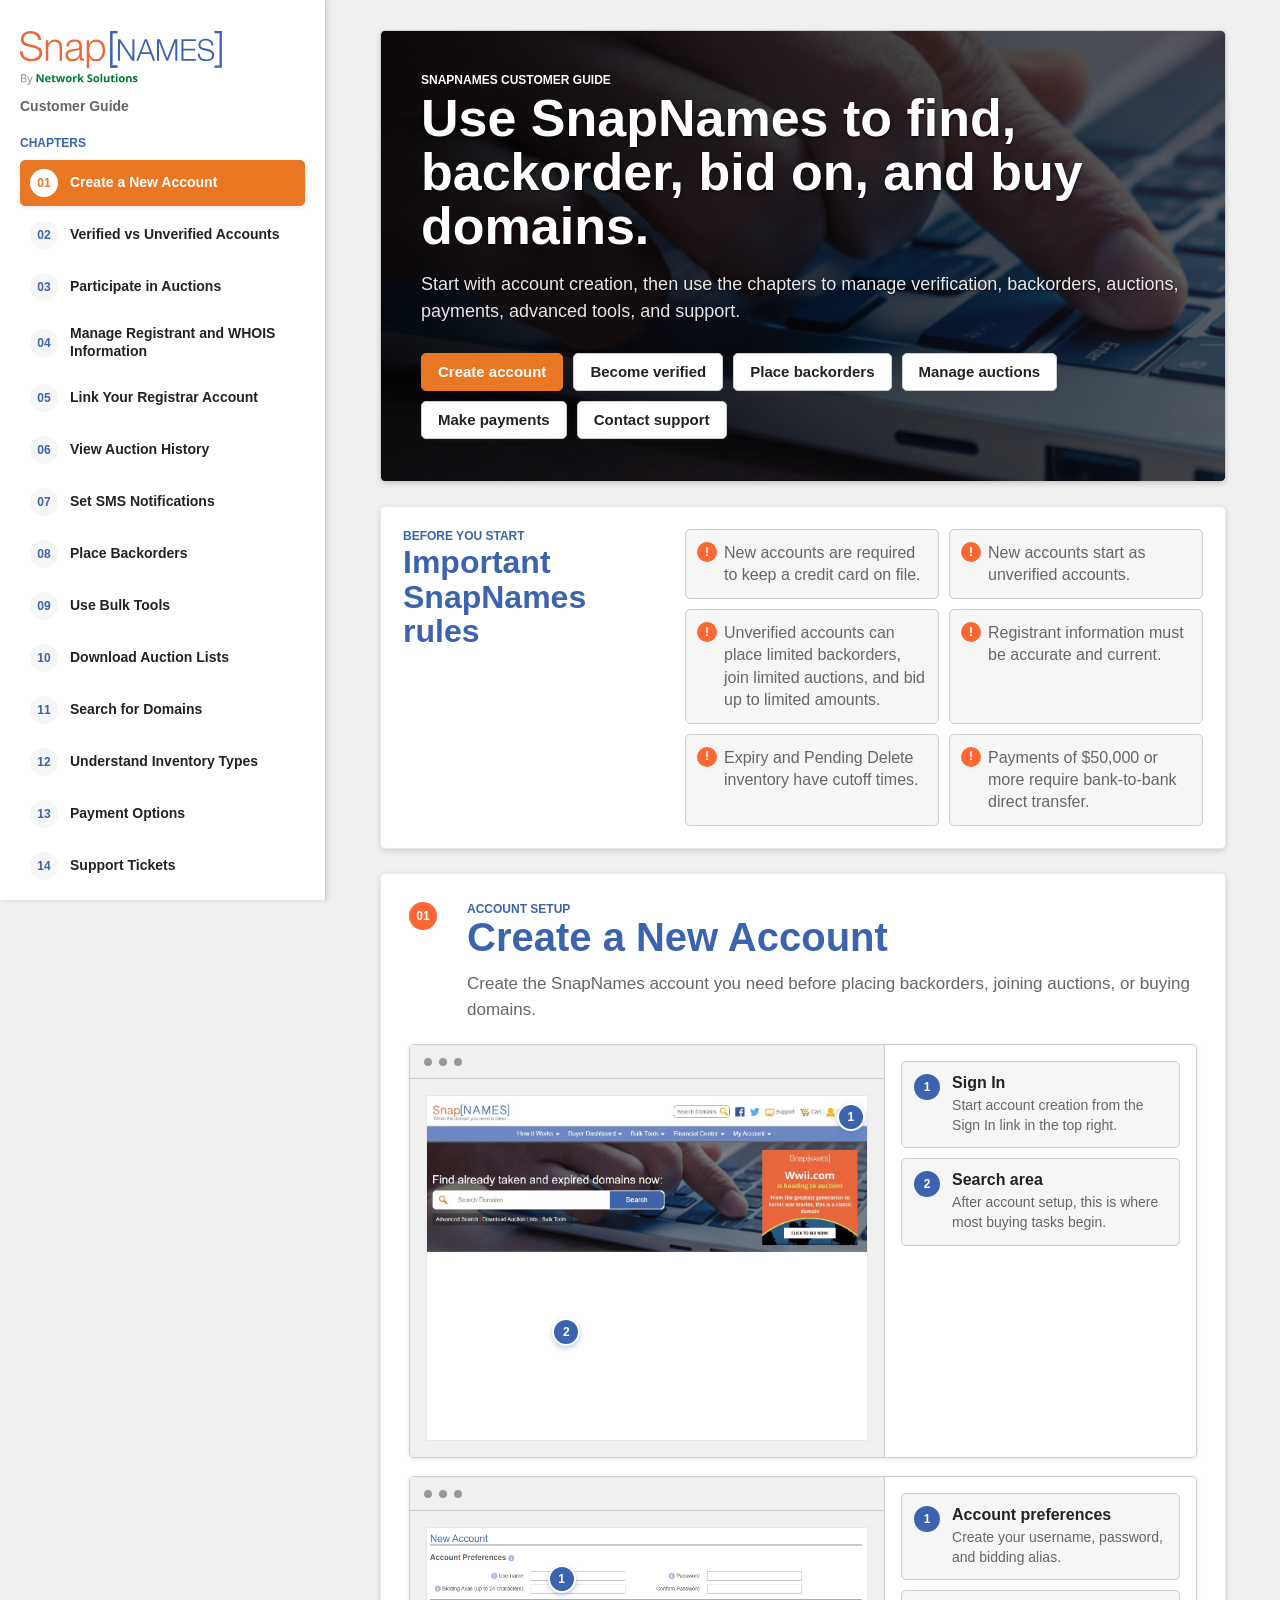
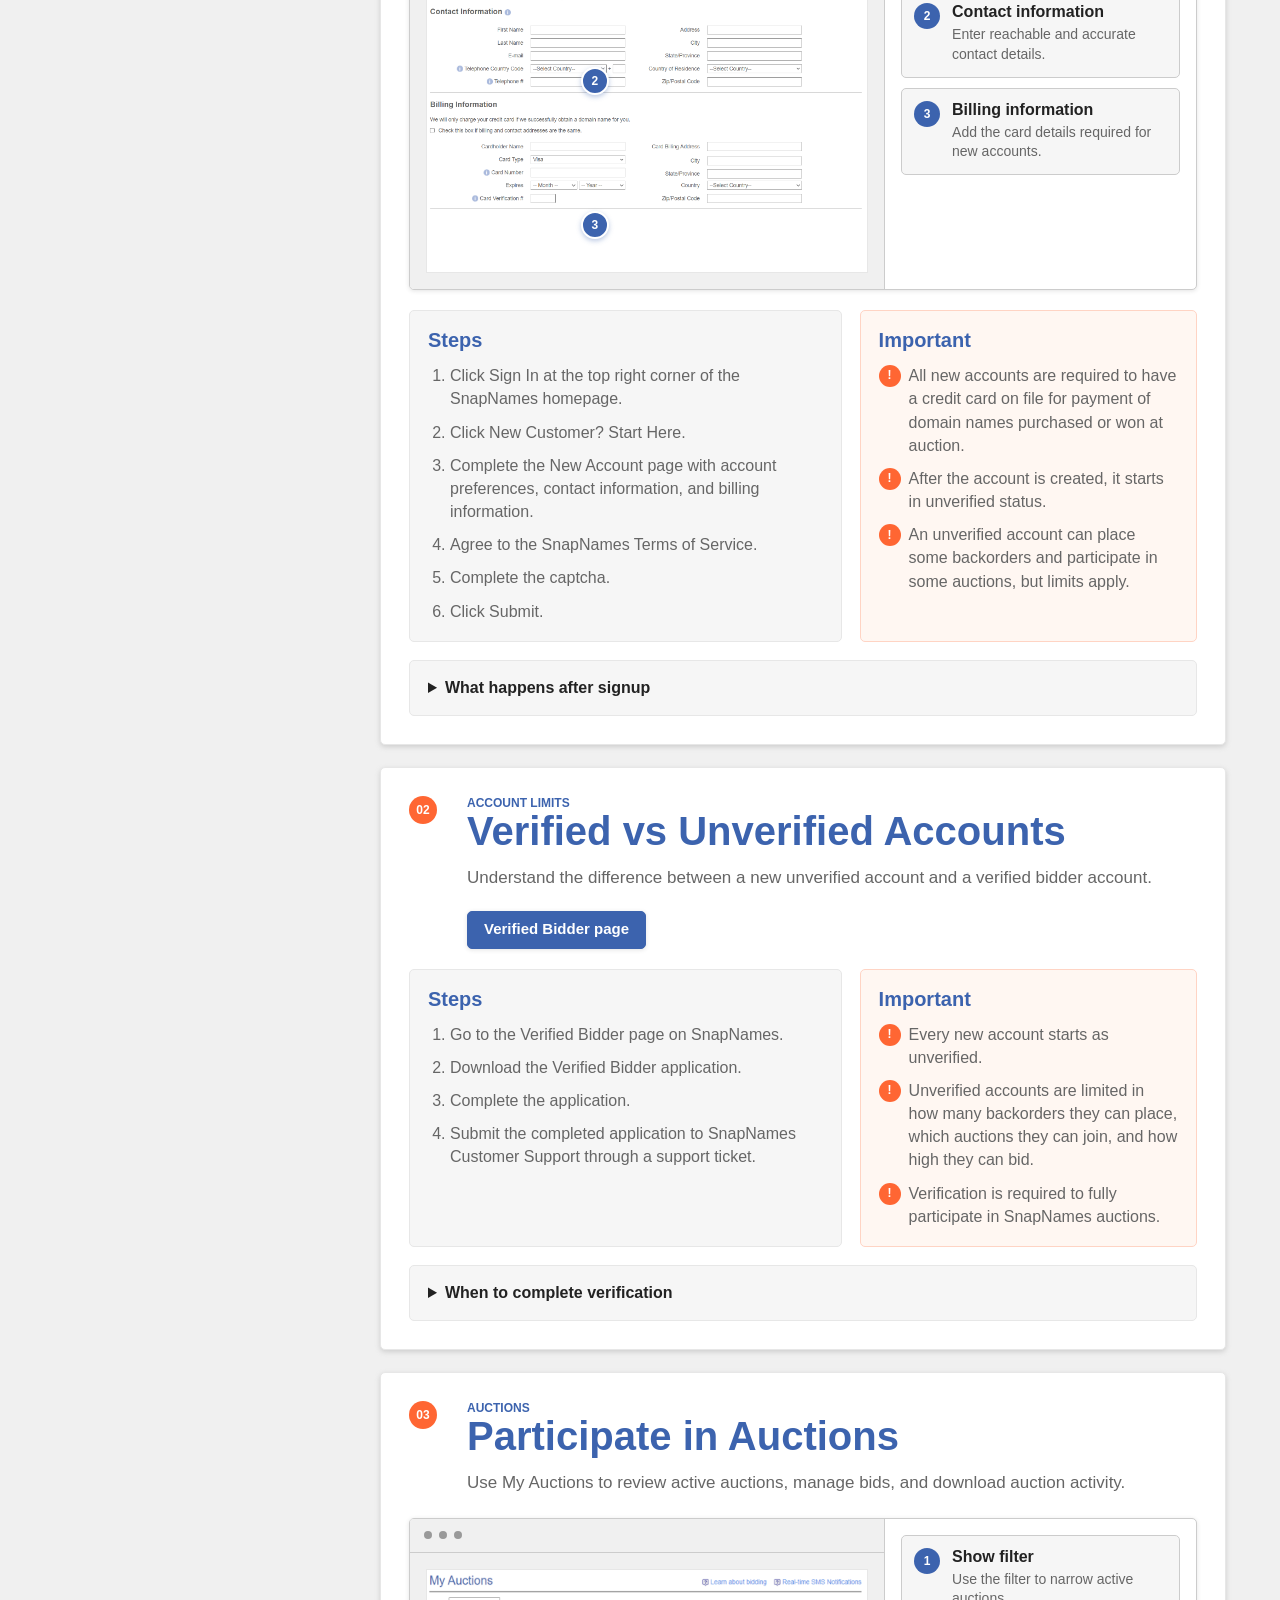
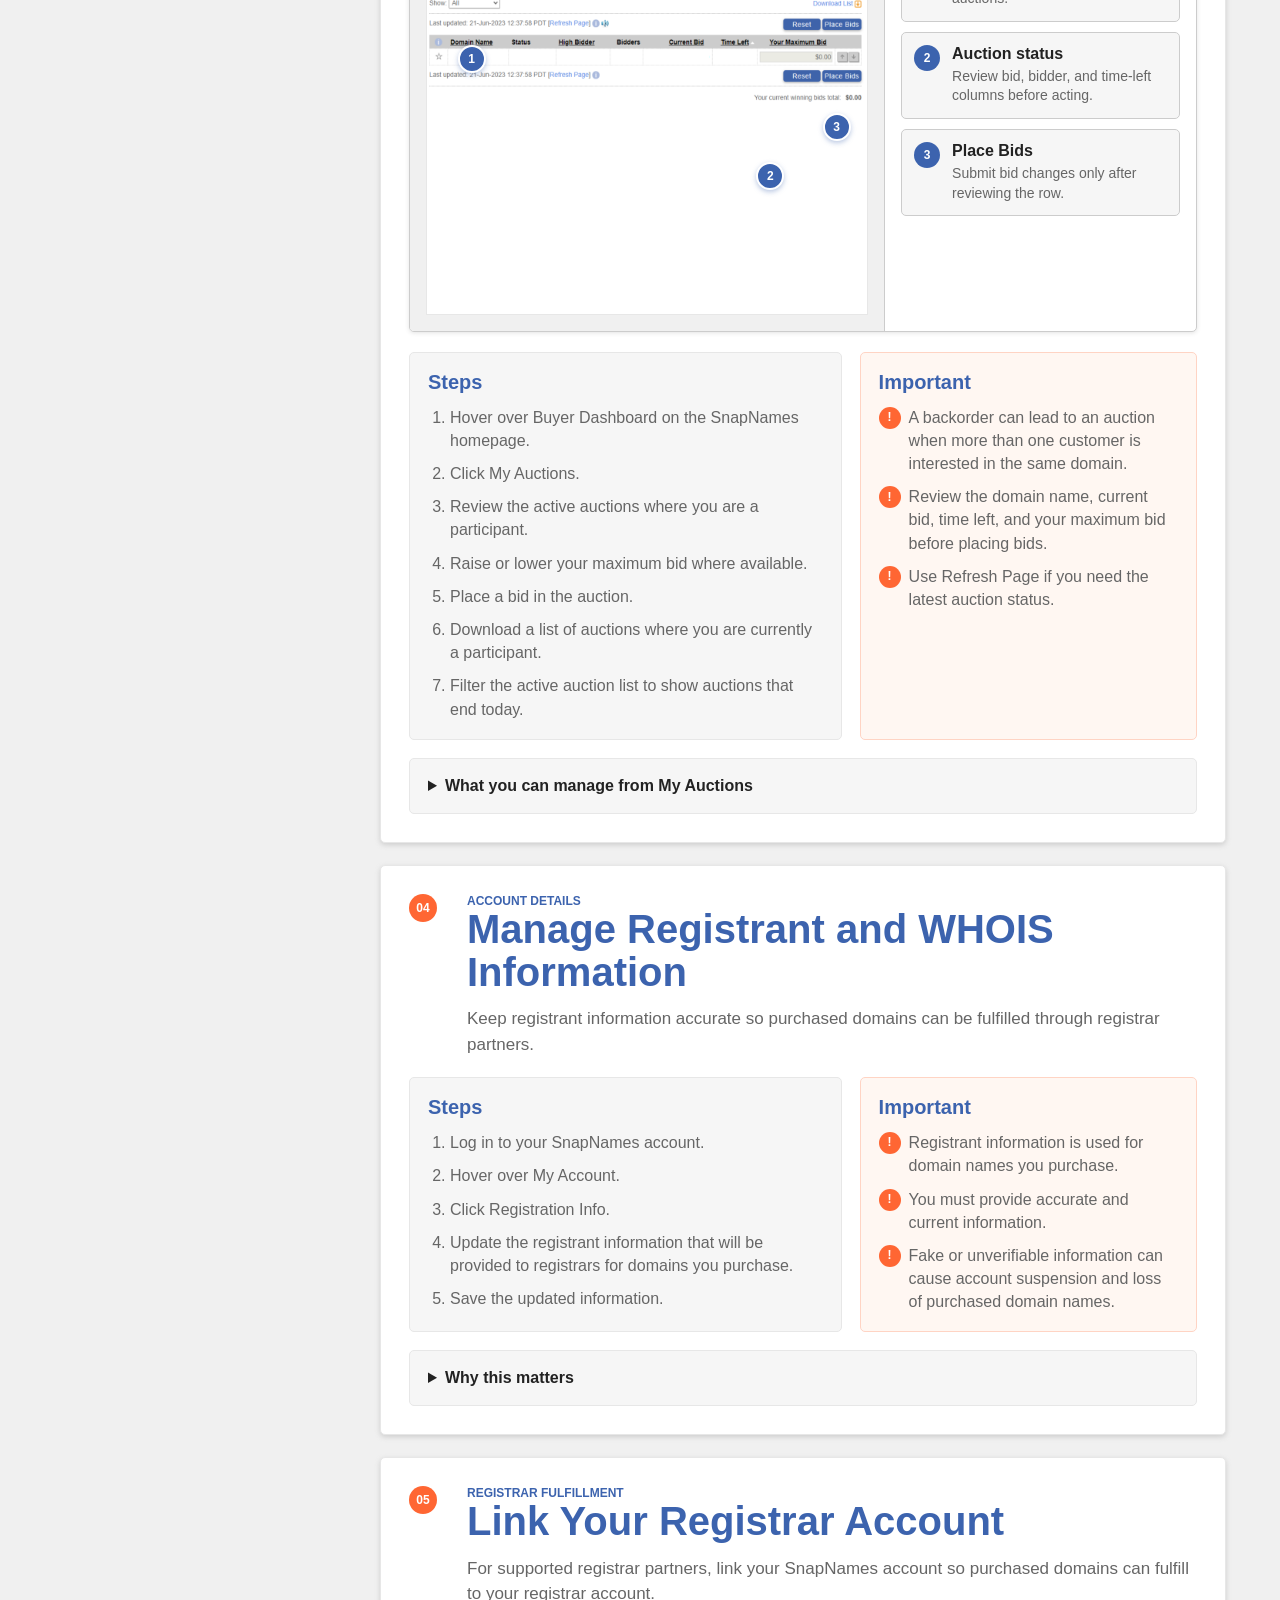
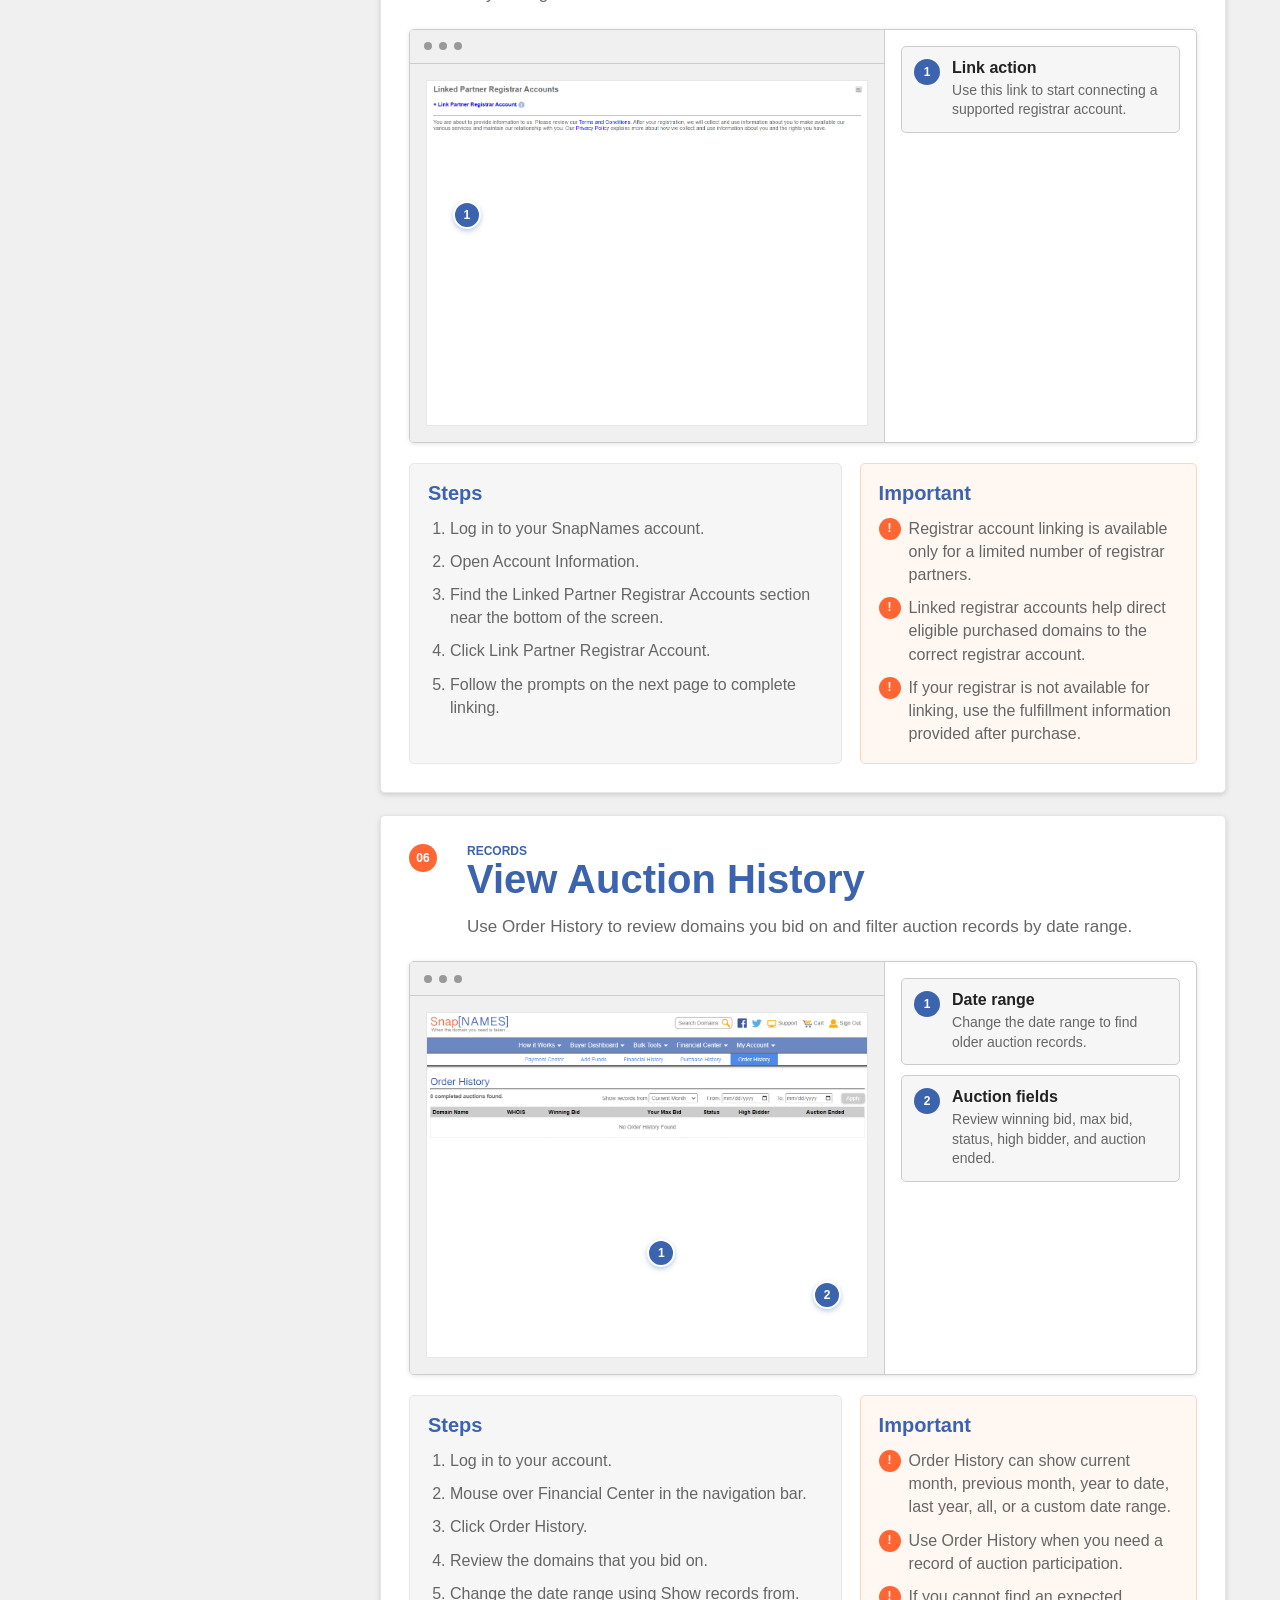
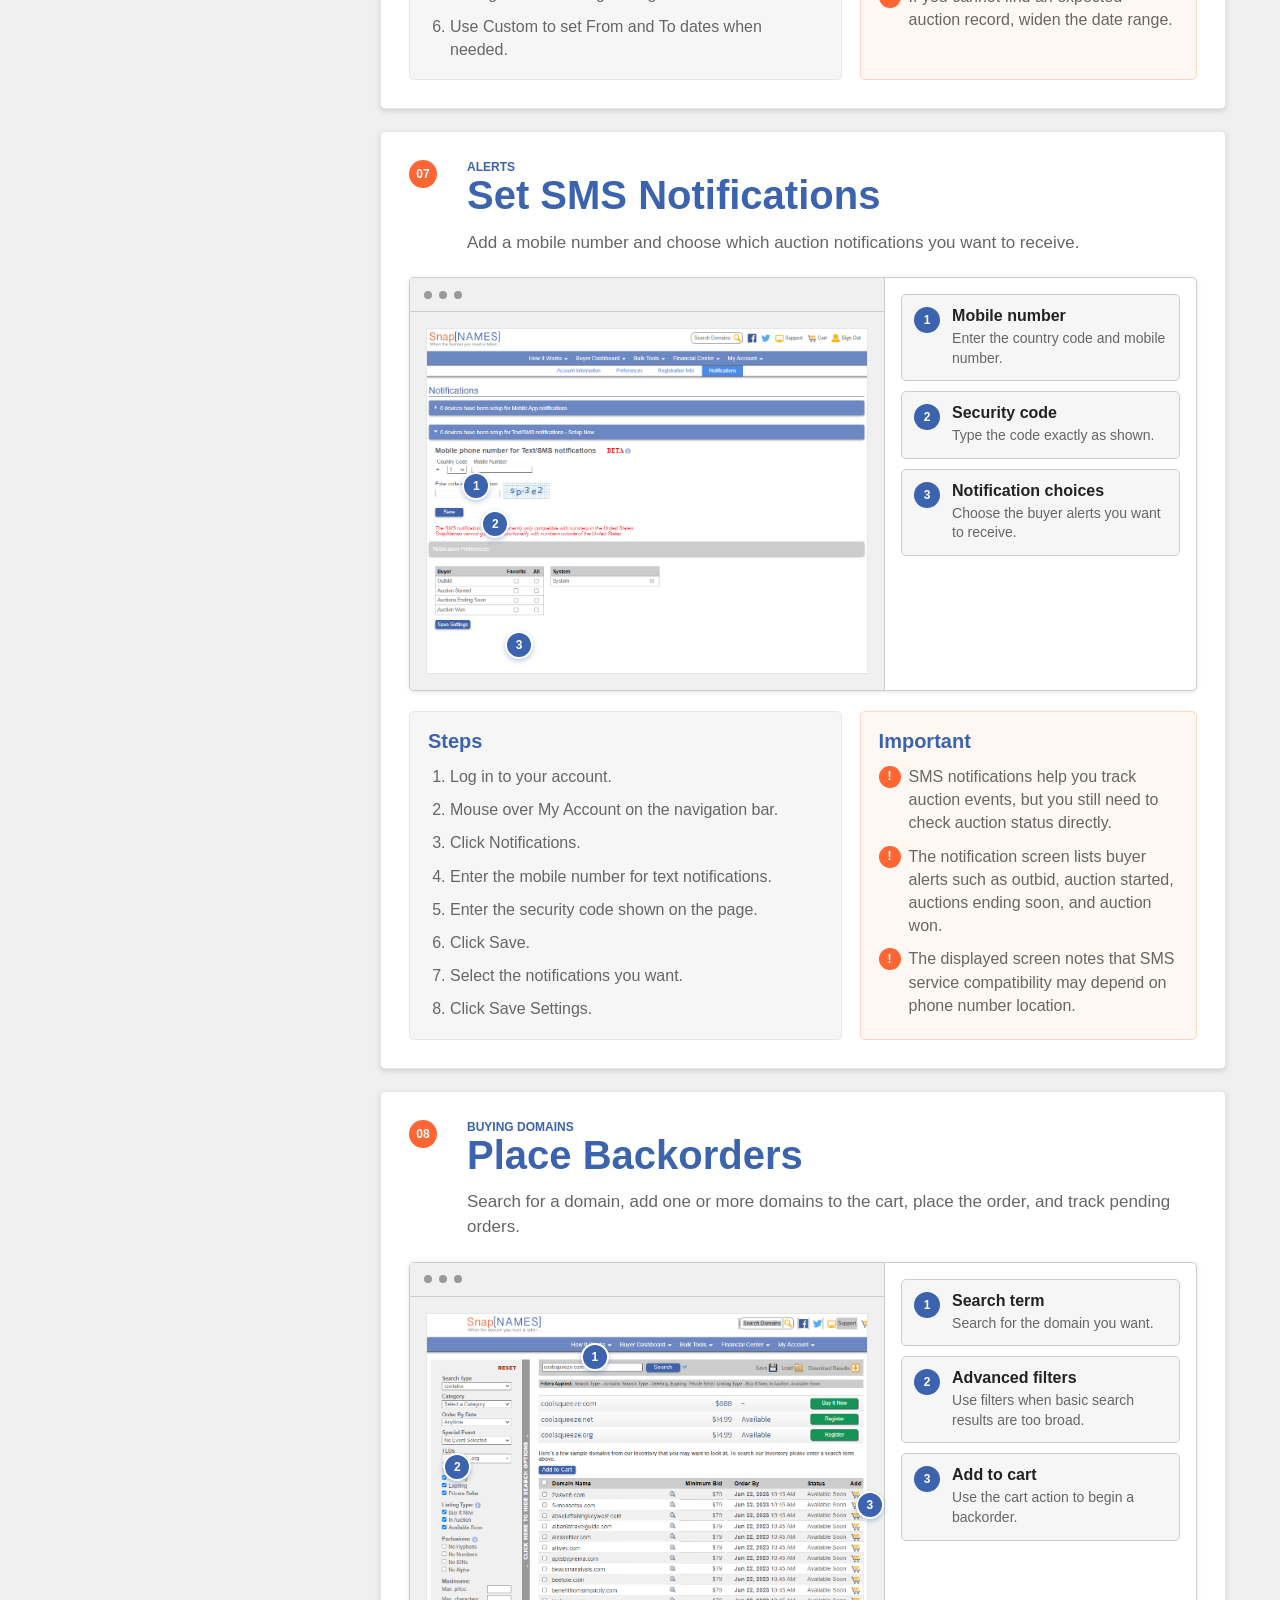
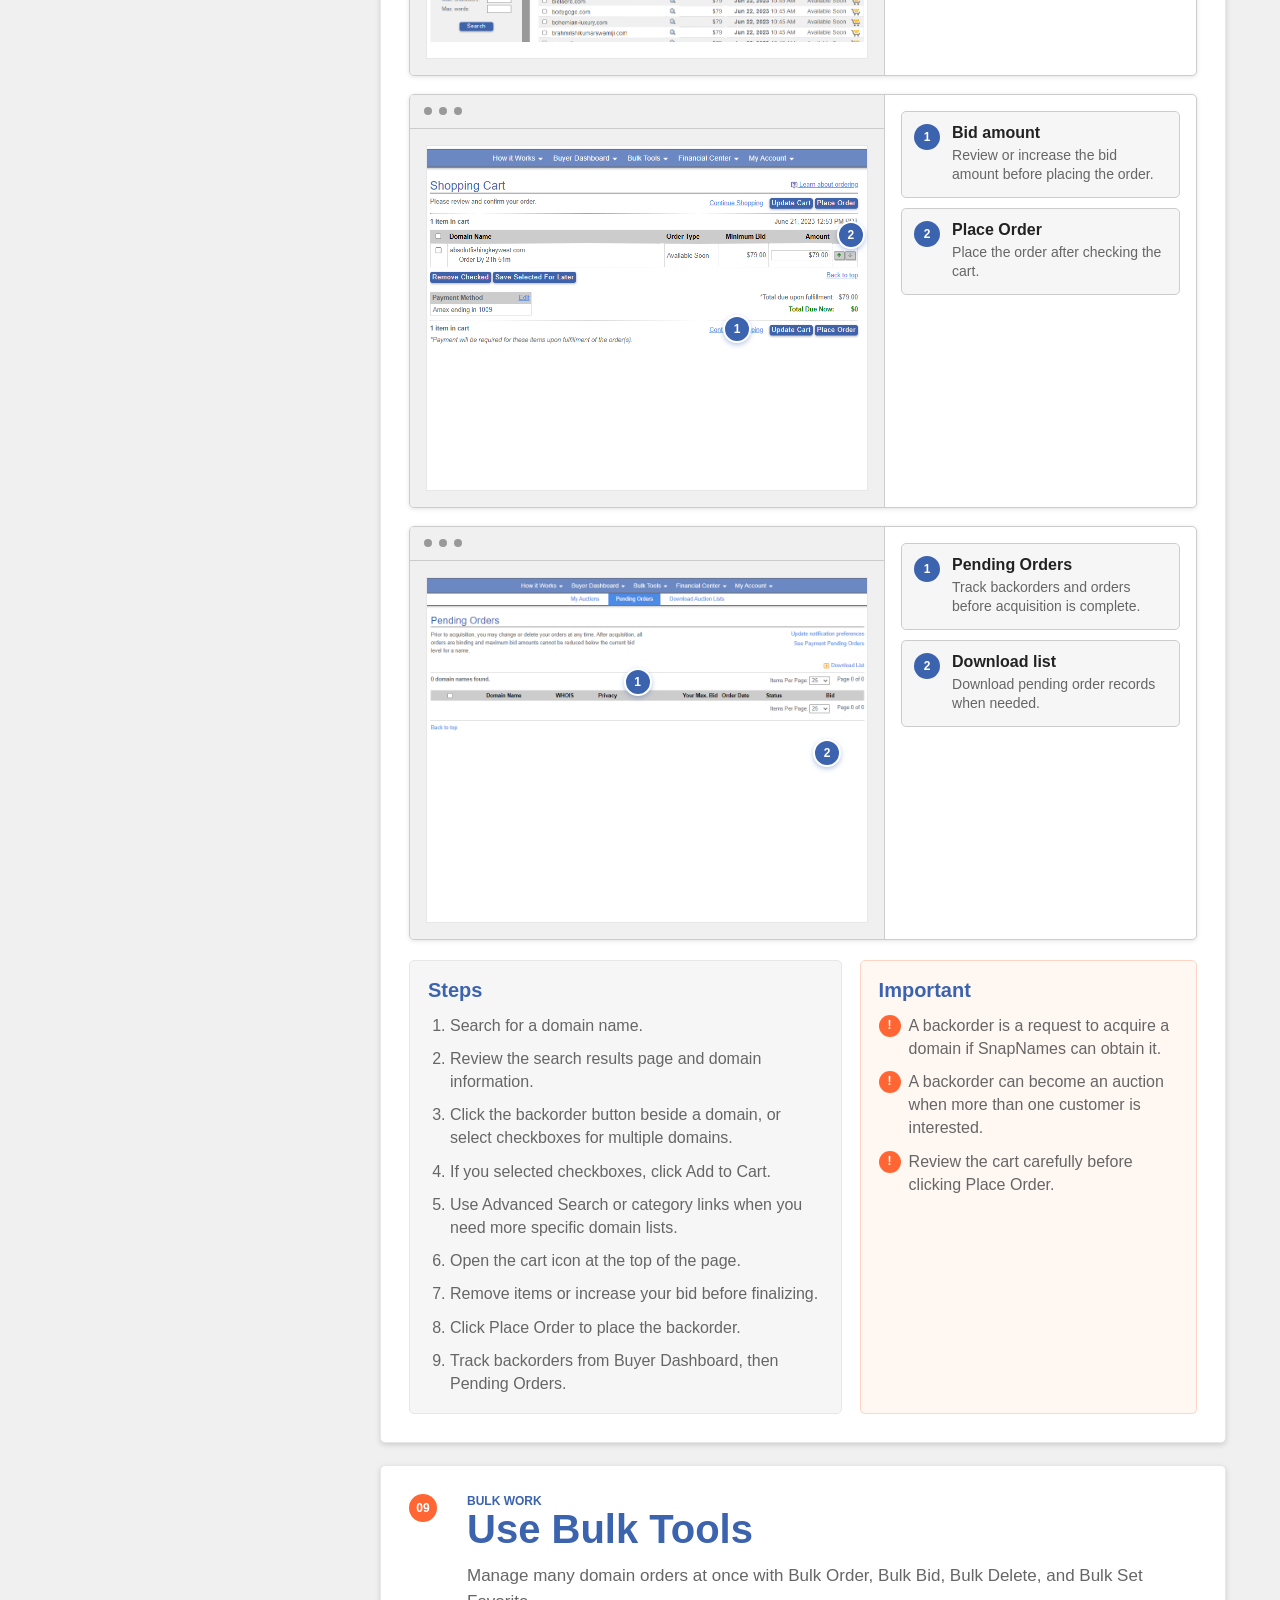
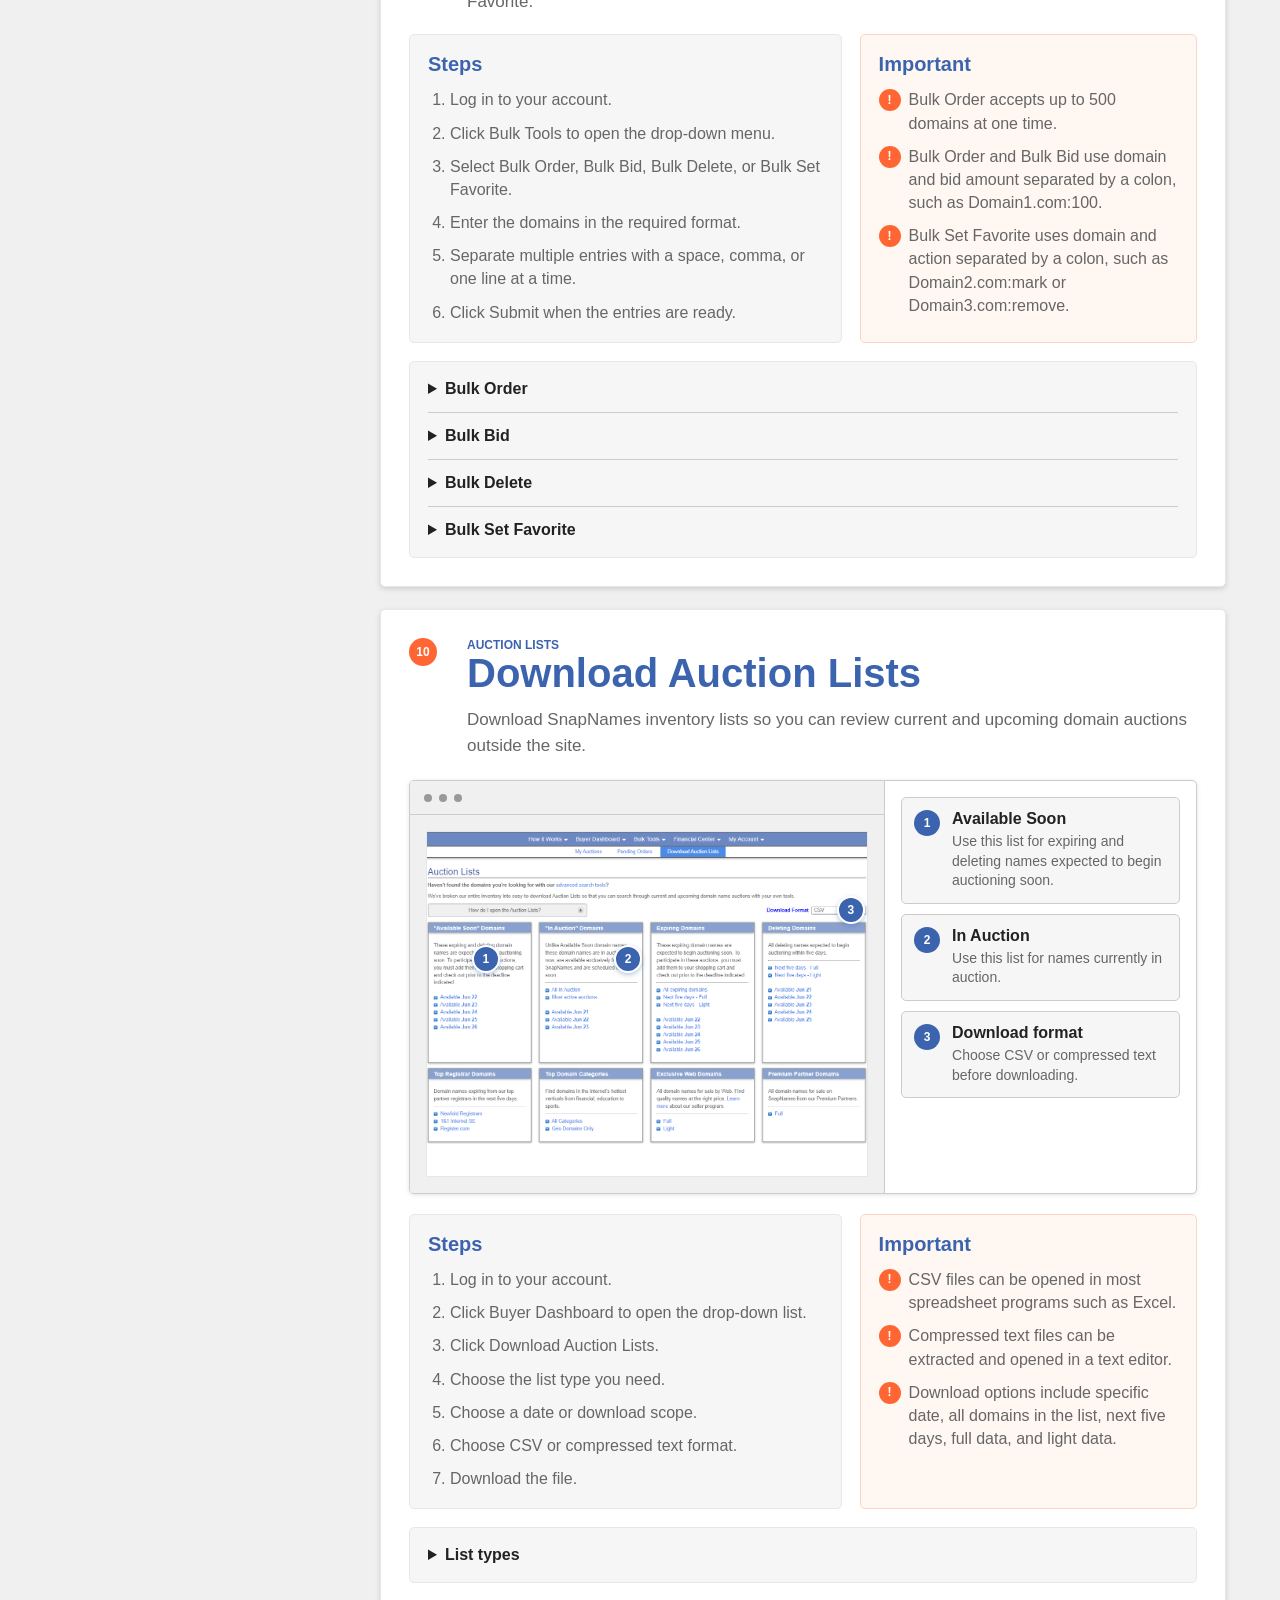
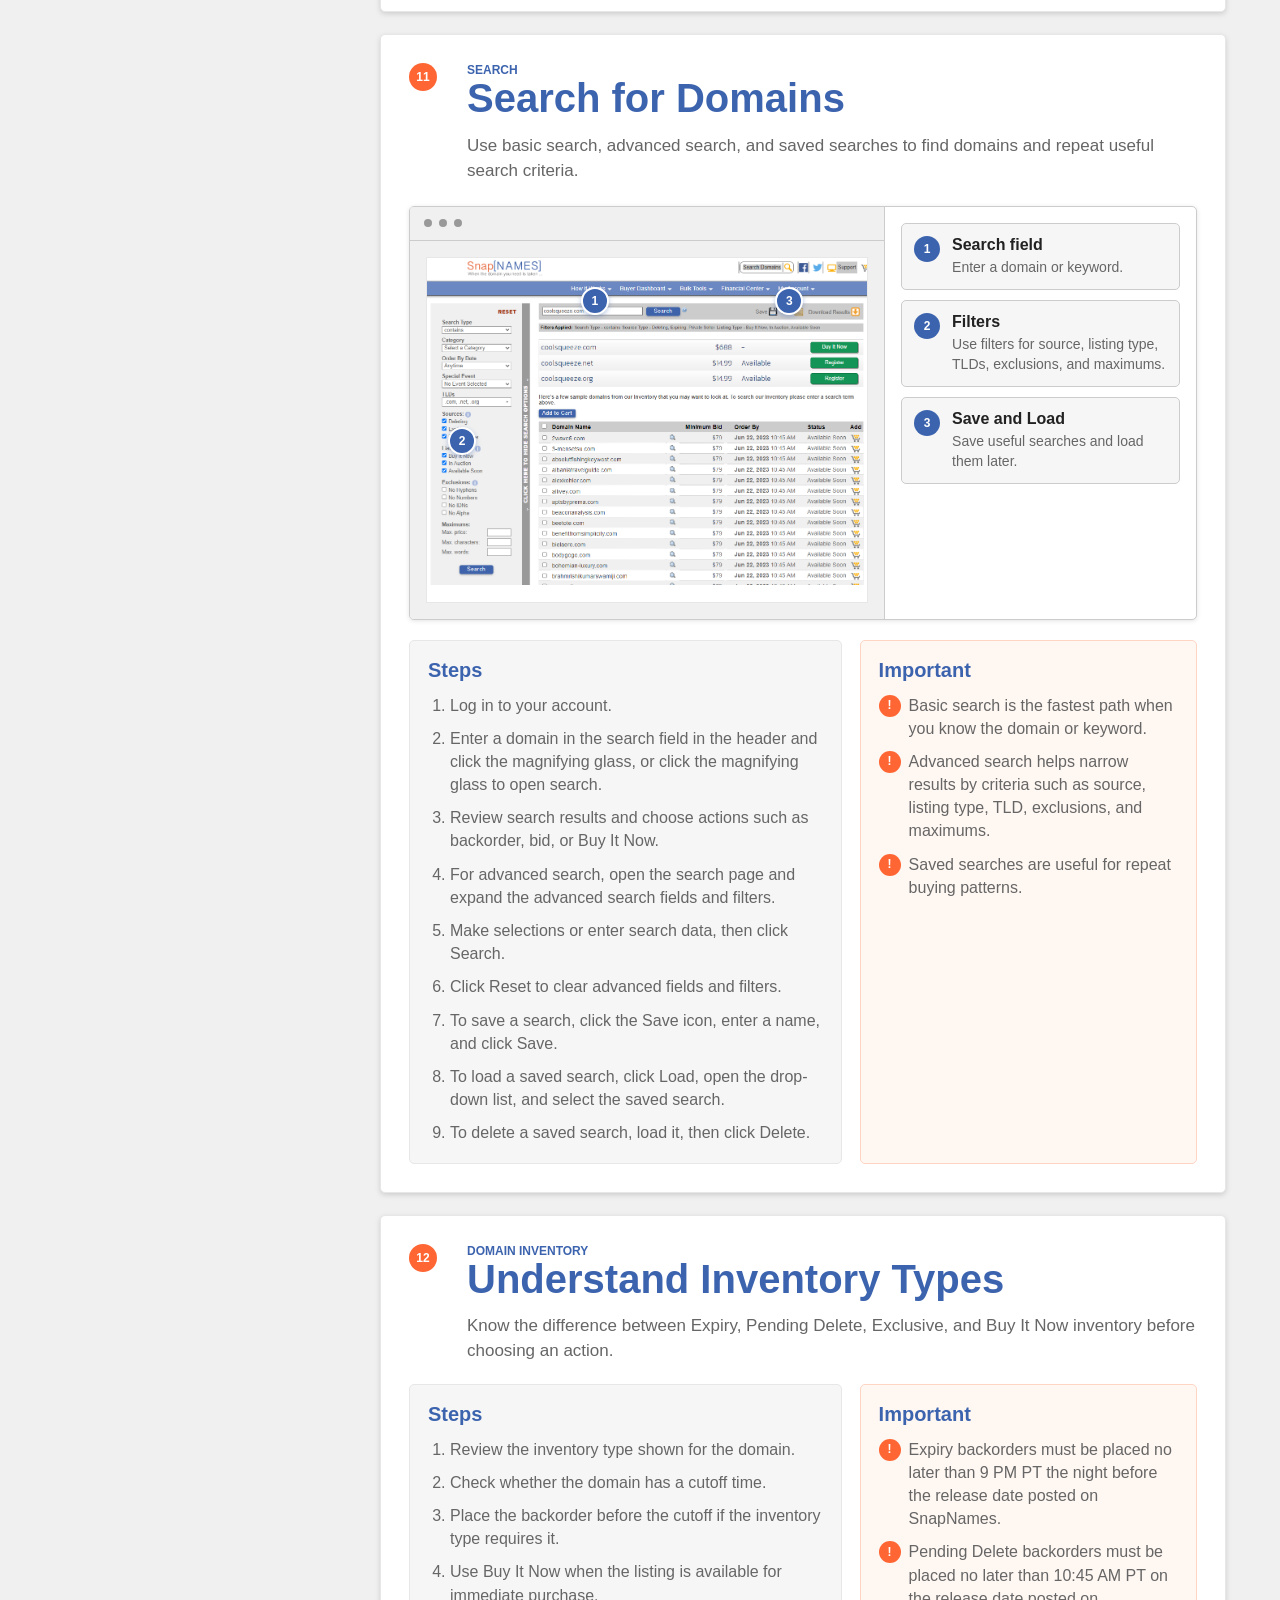
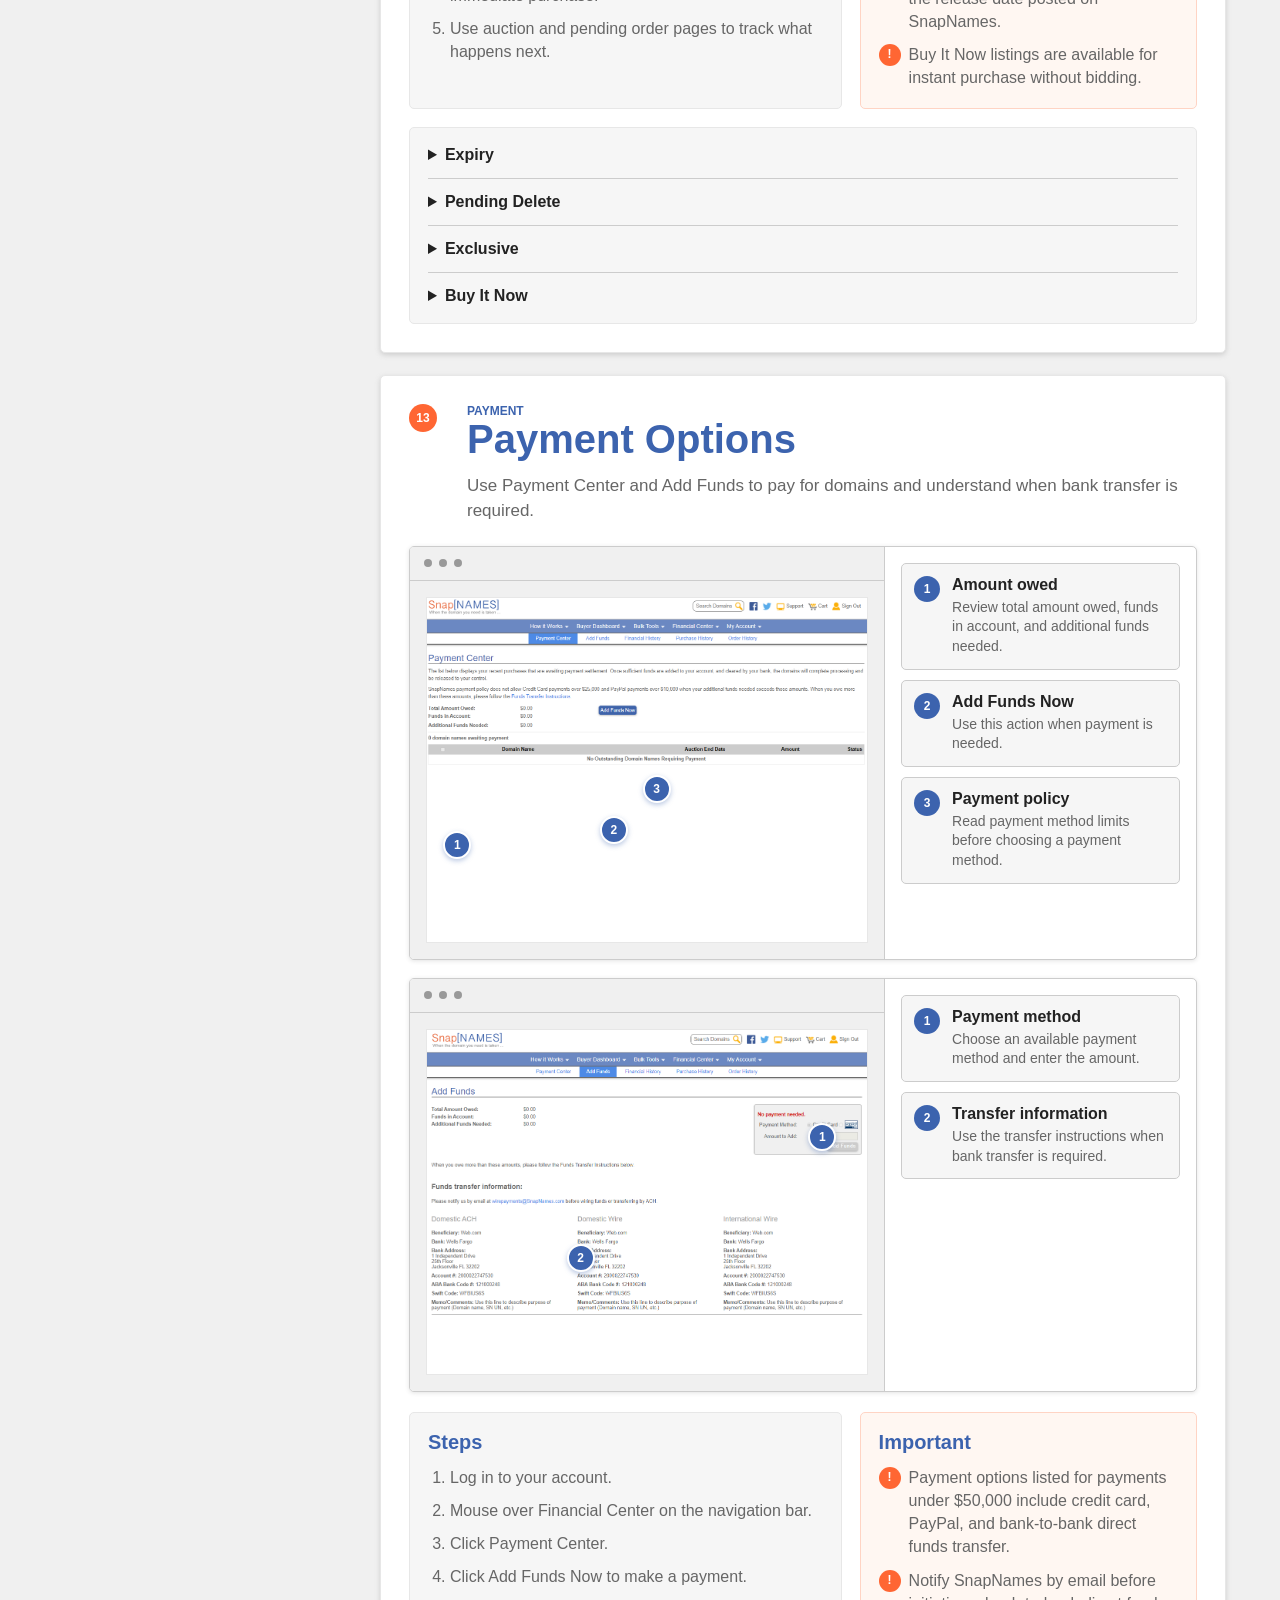
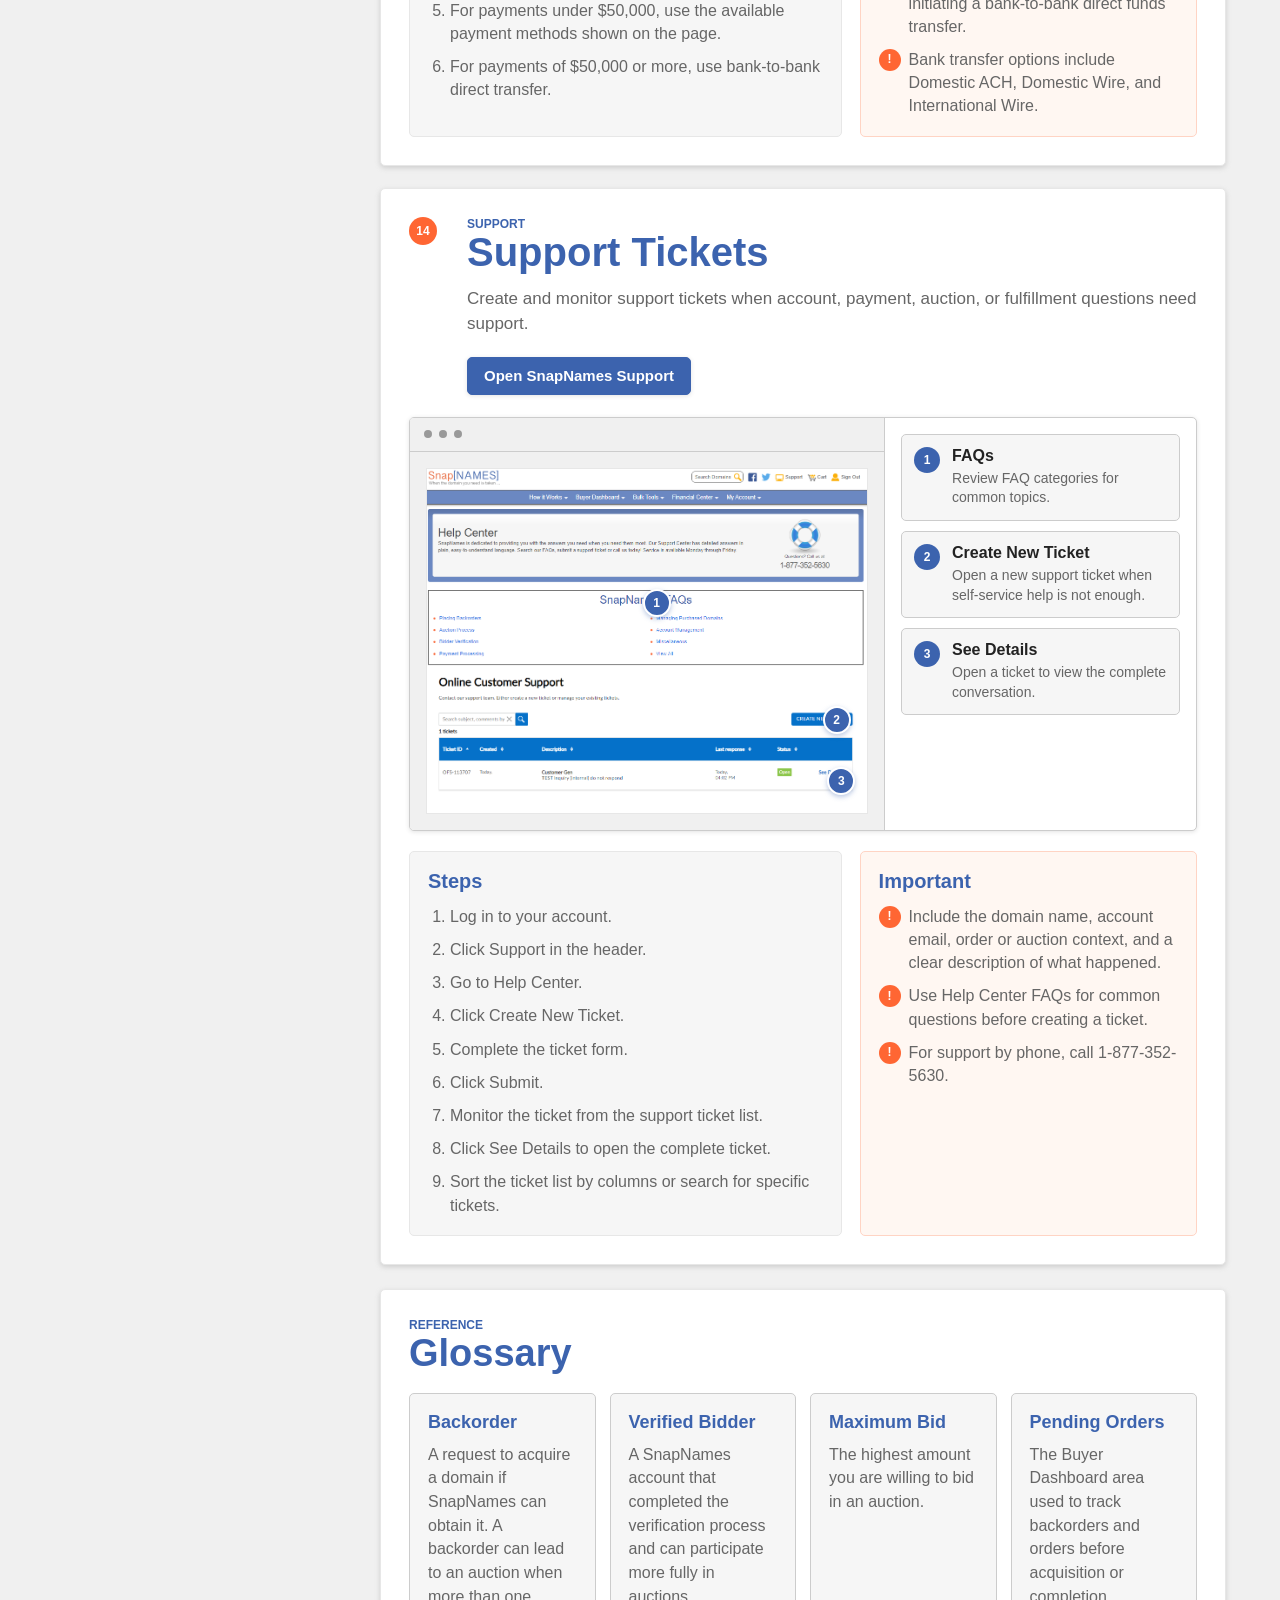
==== snapnames-guide-v2-www2-theme/index.html @ 50d9e1a5 "Publish SnapNames guide prototype" ====
<!doctype html>
<html lang="en">
<head>
  <meta charset="utf-8">
  <meta name="viewport" content="width=device-width, initial-scale=1">
  <title>SnapNames Customer Guide</title>
  <link rel="icon" href="data:,">
  <link rel="stylesheet" href="styles.css?v=hot-picks-orange">
</head>
<body>
  <a class="skip-link" href="#guide-content">Skip to guide content</a>

  <div class="page-shell">
    <aside class="side-menu" aria-label="Guide navigation">
      <a class="brand" href="#top" aria-label="SnapNames Customer Guide">
        <img class="brand-logo" src="assets/www2/snapnames_ns.svg" alt="SnapNames by Network Solutions">
        <span class="brand-subtitle">Customer Guide</span>
      </a>

      <nav>
        <p class="nav-label">Chapters</p>
        <ol class="chapter-nav" id="chapter-nav"></ol>
      </nav>

      <div class="support-card">
        <p class="support-card-title">Need help?</p>
        <a href="https://SnapNames.com/support/">Open support</a>
        <span>Call 1-877-352-5630</span>
      </div>
    </aside>

    <main class="guide-main" id="top">
      <header class="guide-hero">
        <p class="eyebrow">SnapNames customer guide</p>
        <h1>Use SnapNames to find, backorder, bid on, and buy domains.</h1>
        <p>
          Start with account creation, then use the chapters to manage verification, backorders,
          auctions, payments, advanced tools, and support.
        </p>

        <div class="quick-links" aria-label="Common actions">
          <a href="#create-account">Create account</a>
          <a href="#verified-bidder">Become verified</a>
          <a href="#backorders">Place backorders</a>
          <a href="#participate-auctions">Manage auctions</a>
          <a href="#payment-options">Make payments</a>
          <a href="#support-tickets">Contact support</a>
        </div>
      </header>

      <section class="reminder-panel" aria-labelledby="reminders-title">
        <div>
          <p class="eyebrow">Before you start</p>
          <h2 id="reminders-title">Important SnapNames rules</h2>
        </div>
        <ul id="reminder-list"></ul>
      </section>

      <article class="guide-article" id="guide-content">
        <div id="guide-sections"></div>
      </article>

      <section class="glossary-section" aria-labelledby="glossary-title">
        <p class="eyebrow">Reference</p>
        <h2 id="glossary-title">Glossary</h2>
        <div class="glossary-grid" id="glossary-grid"></div>
      </section>

      <footer class="guide-footer">
        <div>
          <p class="eyebrow">Support</p>
          <h2>Still need help?</h2>
          <p>Open SnapNames Support or call the Customer Support team.</p>
        </div>
        <div class="footer-actions">
          <a class="primary-link" href="https://SnapNames.com/support/">Open SnapNames Support</a>
          <span>1-877-352-5630</span>
        </div>
      </footer>
    </main>
  </div>

  <script src="guide-data.js"></script>
  <script src="app.js"></script>
</body>
</html>
---- snapnames-guide-v2-www2-theme/styles.css ----
@font-face {
  font-family: "SnapKanitBold";
  src: url("assets/www2/kanit-bold.woff") format("woff");
  font-weight: 700;
  font-style: normal;
  font-display: swap;
}

@font-face {
  font-family: "SnapKanitLight";
  src: url("assets/www2/kanit-light.woff") format("woff");
  font-weight: 300;
  font-style: normal;
  font-display: swap;
}

:root {
  --sn-blue: #3c63ae;
  --sn-link: #4a8aeb;
  --sn-hover: #88a1d0;
  --sn-orange: #ff6633;
  --sn-active: #e97723;
  --sn-active-hover: #e97723;
  --sn-green: #87b900;
  --sn-text: #666666;
  --sn-heading: #222222;
  --sn-muted: #999999;
  --sn-line: #cccccc;
  --sn-soft-line: #e7e7e7;
  --sn-light: #f0f0f0;
  --sn-soft: #f6f6f6;
  --sn-panel: #ffffff;
  --sn-dark: #1f1f1f;
  --shadow: 0 2px 5px rgba(153, 153, 153, 0.38);
  --shadow-soft: 0 1px 4px rgba(80, 80, 80, 0.16);
  --radius: 5px;
  --font-body: Arial, Helvetica, sans-serif;
}

* {
  box-sizing: border-box;
}

html {
  scroll-behavior: smooth;
}

body {
  margin: 0;
  color: var(--sn-text);
  background: var(--sn-light);
  font-family: var(--font-body);
  font-weight: 400;
  letter-spacing: 0;
  overflow-x: hidden;
  font-synthesis-weight: none;
}

button,
input {
  font: inherit;
}

button {
  cursor: pointer;
}

a {
  color: inherit;
}

img {
  max-width: 100%;
}

.skip-link {
  position: absolute;
  left: -999px;
  top: 10px;
  z-index: 10;
  padding: 10px 14px;
  color: #ffffff;
  background: var(--sn-blue);
}

.skip-link:focus {
  left: 10px;
}

.page-shell {
  display: grid;
  grid-template-columns: 326px minmax(0, 1fr);
  min-height: 100vh;
}

.side-menu {
  position: sticky;
  top: 0;
  height: 100vh;
  overflow: auto;
  padding: 22px 20px;
  background: #ffffff;
  border-right: 1px solid var(--sn-line);
  box-shadow: 2px 0 5px rgba(153, 153, 153, 0.28);
}

.brand {
  display: grid;
  gap: 4px;
  margin-bottom: 22px;
  text-decoration: none;
}

.brand-logo {
  display: block;
  width: 202px;
  height: 72px;
  object-fit: contain;
  object-position: left center;
}

.brand-subtitle {
  color: var(--sn-text);
  font-size: 14px;
  font-weight: 700;
}

.nav-label,
.eyebrow {
  margin: 0;
  color: var(--sn-blue);
  font-size: 12px;
  font-weight: 700;
  letter-spacing: 0;
  text-transform: uppercase;
}

.nav-label {
  margin-bottom: 10px;
}

.chapter-nav {
  display: grid;
  gap: 6px;
  margin: 0;
  padding: 0;
  list-style: none;
}

.chapter-nav a {
  display: grid;
  grid-template-columns: 30px 1fr;
  gap: 10px;
  align-items: center;
  min-height: 46px;
  padding: 8px 9px;
  color: var(--sn-heading);
  text-decoration: none;
  border: 1px solid transparent;
  border-radius: var(--radius);
  transition: background-color 160ms ease, border-color 160ms ease, color 160ms ease;
}

.chapter-nav a:hover {
  color: #ffffff;
  background: var(--sn-hover);
  border-color: var(--sn-hover);
}

.chapter-nav a.active {
  color: #ffffff;
  background: var(--sn-active);
  border-color: var(--sn-active);
  box-shadow: var(--shadow-soft);
}

.chapter-nav span,
.chapter-index {
  display: grid;
  place-items: center;
  width: 28px;
  height: 28px;
  border-radius: 50%;
  background: var(--sn-soft);
  color: var(--sn-blue);
  font-size: 12px;
  font-weight: 700;
}

.chapter-nav a:hover span,
.chapter-nav a.active span {
  color: var(--sn-active);
  background: #ffffff;
}

.chapter-index {
  color: #ffffff;
  background: var(--sn-orange);
}

.chapter-nav strong {
  font-size: 14px;
  line-height: 1.25;
}

.support-card {
  display: grid;
  gap: 8px;
  margin-top: 24px;
  padding: 15px;
  color: var(--sn-text);
  background: var(--sn-soft);
  border: 1px solid var(--sn-line);
  border-radius: var(--radius);
  box-shadow: var(--shadow-soft);
}

.support-card-title {
  margin: 0;
  color: var(--sn-heading);
  font-size: 18px;
  font-weight: 700;
}

.support-card a {
  width: fit-content;
  color: var(--sn-link);
  font-weight: 700;
}

.support-card a:hover {
  color: var(--sn-blue);
}

.support-card span {
  color: var(--sn-text);
  font-size: 13px;
}

.guide-main {
  min-width: 0;
  padding: 30px 54px 48px;
}

.guide-hero,
.reminder-panel,
.guide-article,
.glossary-section,
.guide-footer {
  width: min(1040px, 100%);
  margin-inline: auto;
}

.guide-hero {
  position: relative;
  overflow: hidden;
  min-height: 360px;
  padding: 42px 40px;
  color: #ffffff;
  background:
    linear-gradient(90deg, rgba(0, 0, 0, 0.78), rgba(0, 0, 0, 0.44) 58%, rgba(0, 0, 0, 0.24)),
    url("assets/www2/hero-background.png") center / cover no-repeat;
  border: 1px solid var(--sn-line);
  border-radius: var(--radius);
  box-shadow: var(--shadow);
}

.guide-hero .eyebrow {
  color: #ffffff;
  text-shadow: 0 1px 2px rgba(0, 0, 0, 0.7);
}

h1,
h2,
h3,
p {
  letter-spacing: 0;
}

h1,
h2,
h3 {
  color: var(--sn-heading);
  font-weight: 700;
}

.guide-hero h1 {
  max-width: 840px;
  margin: 4px 0 0;
  color: #ffffff;
  font-family: Arial, Helvetica, sans-serif;
  font-size: 52px;
  line-height: 1.04;
  font-weight: 700;
  text-shadow: 0 1px 3px rgba(0, 0, 0, 0.8);
  overflow-wrap: break-word;
}

.guide-hero p:not(.eyebrow) {
  max-width: 760px;
  margin: 18px 0 0;
  color: rgba(255, 255, 255, 0.9);
  font-size: 18px;
  line-height: 1.5;
  text-shadow: 0 1px 2px rgba(0, 0, 0, 0.6);
}

.quick-links {
  display: flex;
  flex-wrap: wrap;
  gap: 10px;
  margin-top: 28px;
}

.quick-links a,
.chapter-links a,
.primary-link {
  display: inline-flex;
  min-height: 38px;
  align-items: center;
  justify-content: center;
  padding: 0 16px;
  border: 1px solid var(--sn-line);
  border-radius: var(--radius);
  box-shadow: var(--shadow-soft);
  font-size: 15px;
  font-weight: 700;
  line-height: 1.1;
  text-decoration: none;
  transition: background-color 160ms ease, border-color 160ms ease, color 160ms ease, box-shadow 160ms ease;
}

.quick-links a {
  color: var(--sn-heading);
  background: #ffffff;
}

.quick-links a:first-child {
  color: #ffffff;
  background: var(--sn-active);
  border-color: var(--sn-active);
}

.quick-links a:hover,
.quick-links a:focus-visible {
  color: #ffffff;
  background: var(--sn-active-hover);
  border-color: var(--sn-active-hover);
}

.chapter-links a,
.primary-link {
  color: #ffffff;
  background: var(--sn-blue);
  border-color: var(--sn-blue);
}

.chapter-links a:hover,
.chapter-links a:focus-visible,
.primary-link:hover,
.primary-link:focus-visible {
  color: #ffffff;
  background: var(--sn-hover);
  border-color: var(--sn-hover);
}

.quick-links a:focus-visible,
.chapter-links a:focus-visible,
.primary-link:focus-visible {
  outline: 3px solid rgba(74, 138, 235, 0.35);
  outline-offset: 2px;
}

.reminder-panel {
  display: grid;
  grid-template-columns: 260px minmax(0, 1fr);
  gap: 22px;
  margin-top: 24px;
  padding: 22px;
  color: var(--sn-text);
  background: #ffffff;
  border: 1px solid var(--sn-soft-line);
  border-radius: var(--radius);
  box-shadow: var(--shadow);
}

.reminder-panel h2 {
  margin: 2px 0 0;
  color: var(--sn-blue);
  font-size: 32px;
  line-height: 1.08;
}

.reminder-panel ul {
  display: grid;
  grid-template-columns: repeat(2, minmax(0, 1fr));
  gap: 10px;
  margin: 0;
  padding: 0;
  list-style: none;
}

.reminder-panel li {
  position: relative;
  padding: 12px 12px 12px 38px;
  color: var(--sn-text);
  background: var(--sn-soft);
  border: 1px solid var(--sn-line);
  border-radius: var(--radius);
  line-height: 1.38;
}

.reminder-panel li::before {
  content: "!";
  position: absolute;
  left: 11px;
  top: 12px;
  display: grid;
  place-items: center;
  width: 20px;
  height: 20px;
  color: #ffffff;
  background: var(--sn-orange);
  border-radius: 50%;
  font-size: 12px;
  font-weight: 700;
}

.guide-article {
  display: grid;
  gap: 22px;
  margin-top: 24px;
}

#guide-sections {
  display: grid;
  gap: 22px;
}

.chapter {
  scroll-margin-top: 24px;
  padding: 28px;
  background: var(--sn-panel);
  border: 1px solid var(--sn-soft-line);
  border-radius: var(--radius);
  box-shadow: var(--shadow);
}

.chapter[hidden] {
  display: none;
}

.chapter-header {
  display: grid;
  grid-template-columns: 42px minmax(0, 1fr);
  gap: 16px;
  align-items: start;
}

.chapter-header h2 {
  margin: 0;
  color: var(--sn-blue);
  font-size: 40px;
  line-height: 1.08;
}

.chapter-header p:not(.eyebrow) {
  max-width: 790px;
  margin: 12px 0 0;
  color: var(--sn-text);
  font-size: 17px;
  line-height: 1.5;
}

.chapter-links {
  display: flex;
  flex-wrap: wrap;
  gap: 10px;
  margin: 20px 0 0 58px;
}

.screens-stack {
  display: grid;
  gap: 18px;
  margin: 22px 0 0;
}

.screen-walkthrough {
  display: grid;
  grid-template-columns: minmax(0, 1.1fr) minmax(280px, 0.72fr);
  margin: 0;
  overflow: hidden;
  background: #ffffff;
  border: 1px solid var(--sn-line);
  border-radius: var(--radius);
  box-shadow: var(--shadow-soft);
}

.screen-frame {
  min-width: 0;
  background: var(--sn-light);
  border-right: 1px solid var(--sn-line);
}

.screen-bar {
  display: flex;
  align-items: center;
  gap: 7px;
  height: 34px;
  padding: 0 14px;
  background: var(--sn-light);
  border-bottom: 1px solid var(--sn-line);
}

.screen-bar span {
  width: 8px;
  height: 8px;
  background: var(--sn-muted);
  border-radius: 50%;
}

.screen-stage {
  position: relative;
  min-height: 376px;
  padding: 16px;
}

.screen-stage img {
  display: block;
  width: 100%;
  height: 346px;
  object-fit: contain;
  object-position: top center;
  background: #ffffff;
  border: 1px solid var(--sn-soft-line);
  filter: saturate(0.95);
}

.hotspot {
  position: absolute;
  display: grid;
  place-items: center;
  width: 28px;
  height: 28px;
  padding: 0;
  color: #ffffff;
  background: var(--sn-blue);
  border: 2px solid #ffffff;
  border-radius: 50%;
  box-shadow: 0 2px 5px rgba(60, 99, 174, 0.35);
  font-size: 12px;
  font-weight: 700;
  transform: translate(-50%, -50%);
}

.hotspot:hover,
.hotspot:focus-visible {
  background: var(--sn-orange);
}

figcaption {
  display: grid;
  align-content: start;
  gap: 10px;
  padding: 16px;
}

.caption-point {
  display: grid;
  grid-template-columns: 28px 1fr;
  gap: 10px;
  align-items: start;
  padding: 12px;
  background: var(--sn-soft);
  border: 1px solid var(--sn-line);
  border-radius: var(--radius);
}

.caption-point > span {
  display: grid;
  place-items: center;
  width: 26px;
  height: 26px;
  color: #ffffff;
  background: var(--sn-blue);
  border-radius: 50%;
  font-size: 12px;
  font-weight: 700;
}

.caption-point strong {
  display: block;
  margin-bottom: 4px;
  color: var(--sn-heading);
}

.caption-point p {
  margin: 0;
  color: var(--sn-text);
  font-size: 14px;
  line-height: 1.4;
}

.chapter-grid {
  display: grid;
  grid-template-columns: minmax(0, 1fr) minmax(280px, 0.78fr);
  gap: 18px;
  margin-top: 20px;
}

.steps-card,
.important-card,
.details-list,
.glossary-section,
.guide-footer {
  background: #ffffff;
  border: 1px solid var(--sn-soft-line);
  border-radius: var(--radius);
}

.steps-card,
.important-card {
  padding: 18px;
}

.steps-card {
  background: var(--sn-soft);
}

.important-card {
  background: #fff7f2;
  border-color: #ffd4c4;
}

.steps-card h3,
.important-card h3 {
  margin: 0 0 12px;
  color: var(--sn-blue);
  font-size: 20px;
}

.steps-card ol,
.important-card ul {
  display: grid;
  gap: 10px;
  margin: 0;
  color: var(--sn-text);
  line-height: 1.45;
}

.steps-card ol {
  padding-left: 22px;
}

.important-card ul {
  padding-left: 0;
  list-style: none;
}

.important-card li {
  position: relative;
  padding-left: 30px;
}

.important-card li::before {
  content: "!";
  position: absolute;
  left: 0;
  top: 1px;
  display: grid;
  place-items: center;
  width: 22px;
  height: 22px;
  color: #ffffff;
  background: var(--sn-orange);
  border-radius: 50%;
  font-size: 12px;
  font-weight: 700;
}

.details-list {
  margin-top: 18px;
  padding: 4px 18px;
  background: var(--sn-soft);
}

details {
  padding: 14px 0;
  border-top: 1px solid var(--sn-line);
}

details:first-child {
  border-top: 0;
}

summary {
  cursor: pointer;
  color: var(--sn-heading);
  font-weight: 700;
}

details p {
  margin: 10px 0 0;
  color: var(--sn-text);
  line-height: 1.55;
}

.glossary-section {
  margin-top: 24px;
  padding: 28px;
  box-shadow: var(--shadow);
}

.glossary-section h2 {
  margin: 0 0 18px;
  color: var(--sn-blue);
  font-size: 38px;
}

.glossary-grid {
  display: grid;
  grid-template-columns: repeat(4, 1fr);
  gap: 14px;
}

.glossary-card {
  min-height: 160px;
  padding: 18px;
  background: var(--sn-soft);
  border: 1px solid var(--sn-line);
  border-radius: var(--radius);
}

.glossary-card strong {
  display: block;
  margin-bottom: 10px;
  color: var(--sn-blue);
  font-size: 18px;
}

.glossary-card p {
  margin: 0;
  color: var(--sn-text);
  line-height: 1.48;
}

.guide-footer {
  display: grid;
  grid-template-columns: minmax(0, 1fr) auto;
  gap: 20px;
  align-items: center;
  margin-top: 24px;
  padding: 28px;
  box-shadow: var(--shadow);
}

.guide-footer h2 {
  margin: 0;
  color: var(--sn-blue);
  font-size: 36px;
}

.guide-footer p:not(.eyebrow) {
  margin: 10px 0 0;
  color: var(--sn-text);
  line-height: 1.5;
}

.footer-actions {
  display: grid;
  gap: 10px;
  justify-items: end;
}

.footer-actions span {
  color: var(--sn-text);
  font-weight: 700;
}

@media (max-width: 1180px) {
  .page-shell {
    grid-template-columns: 1fr;
  }

  .side-menu {
    position: sticky;
    z-index: 4;
    height: auto;
    max-height: 52vh;
    padding: 18px;
    border-right: 0;
    border-bottom: 1px solid var(--sn-line);
  }

  .brand {
    grid-template-columns: auto 1fr;
    align-items: end;
  }

  .brand-logo {
    width: 180px;
    height: 64px;
  }

  .chapter-nav {
    grid-template-columns: repeat(2, minmax(0, 1fr));
  }

  .support-card {
    display: none;
  }

  .guide-main {
    padding: 26px 28px 42px;
  }
}

@media (max-width: 900px) {
  .reminder-panel,
  .screen-walkthrough,
  .chapter-grid,
  .guide-footer {
    grid-template-columns: 1fr;
  }

  .reminder-panel ul,
  .glossary-grid {
    grid-template-columns: repeat(2, minmax(0, 1fr));
  }

  .screen-frame {
    border-right: 0;
    border-bottom: 1px solid var(--sn-line);
  }

  .footer-actions {
    justify-items: start;
  }
}

@media (max-width: 640px) {
  .guide-main {
    padding: 16px 10px 32px;
  }

  .side-menu {
    max-height: 58vh;
    padding: 14px;
  }

  .brand {
    grid-template-columns: 1fr;
  }

  .brand-logo {
    width: 168px;
    height: 60px;
  }

  .chapter-nav,
  .reminder-panel ul,
  .glossary-grid {
    grid-template-columns: 1fr;
  }

  .guide-hero,
  .reminder-panel,
  .chapter,
  .glossary-section,
  .guide-footer {
    padding: 18px;
  }

  .guide-hero {
    min-height: 410px;
  }

  .guide-hero h1 {
    font-size: 34px;
    line-height: 1.08;
  }

  .guide-hero p:not(.eyebrow) {
    font-size: 16px;
  }

  .chapter-header {
    grid-template-columns: 1fr;
  }

  .chapter-header h2,
  .glossary-section h2,
  .guide-footer h2 {
    font-size: 30px;
  }

  .chapter-links {
    margin-left: 0;
  }

  .screen-stage {
    min-height: 310px;
    padding: 12px;
  }

  .screen-stage img {
    height: 286px;
  }
}
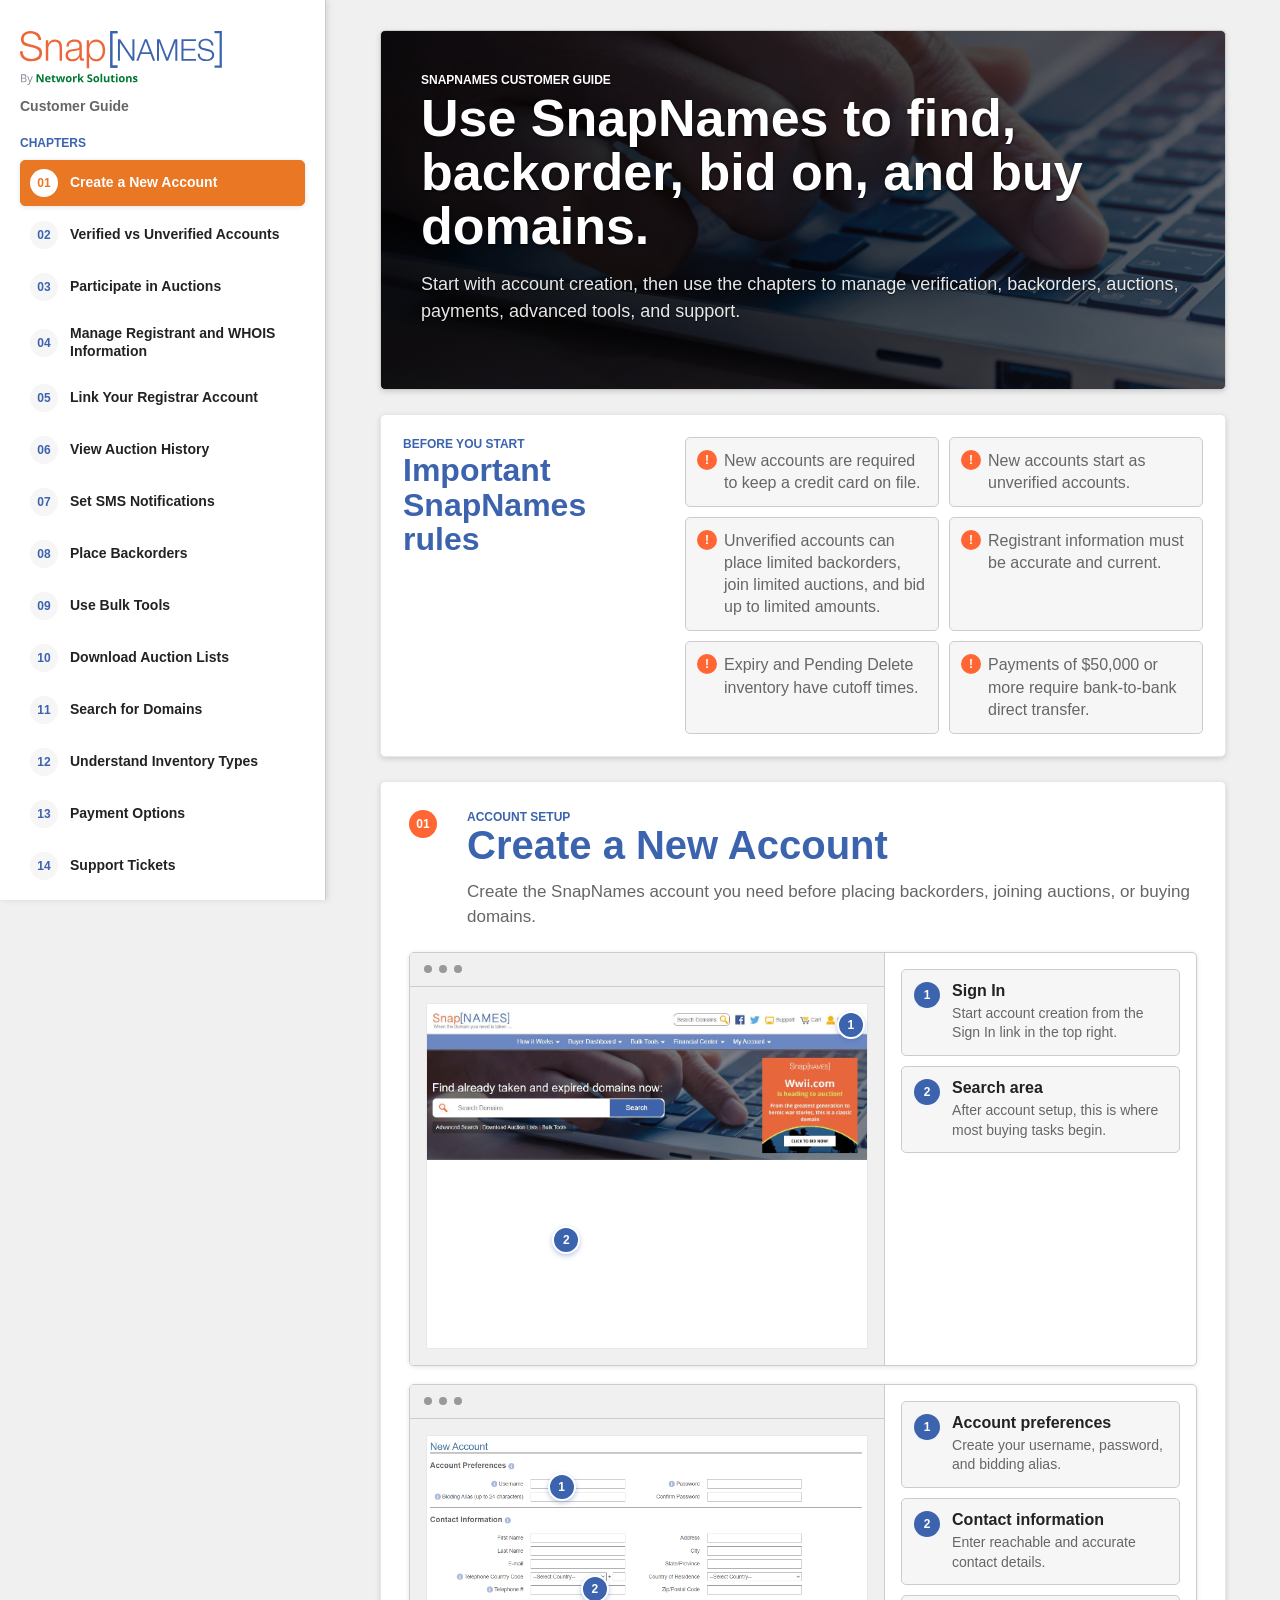
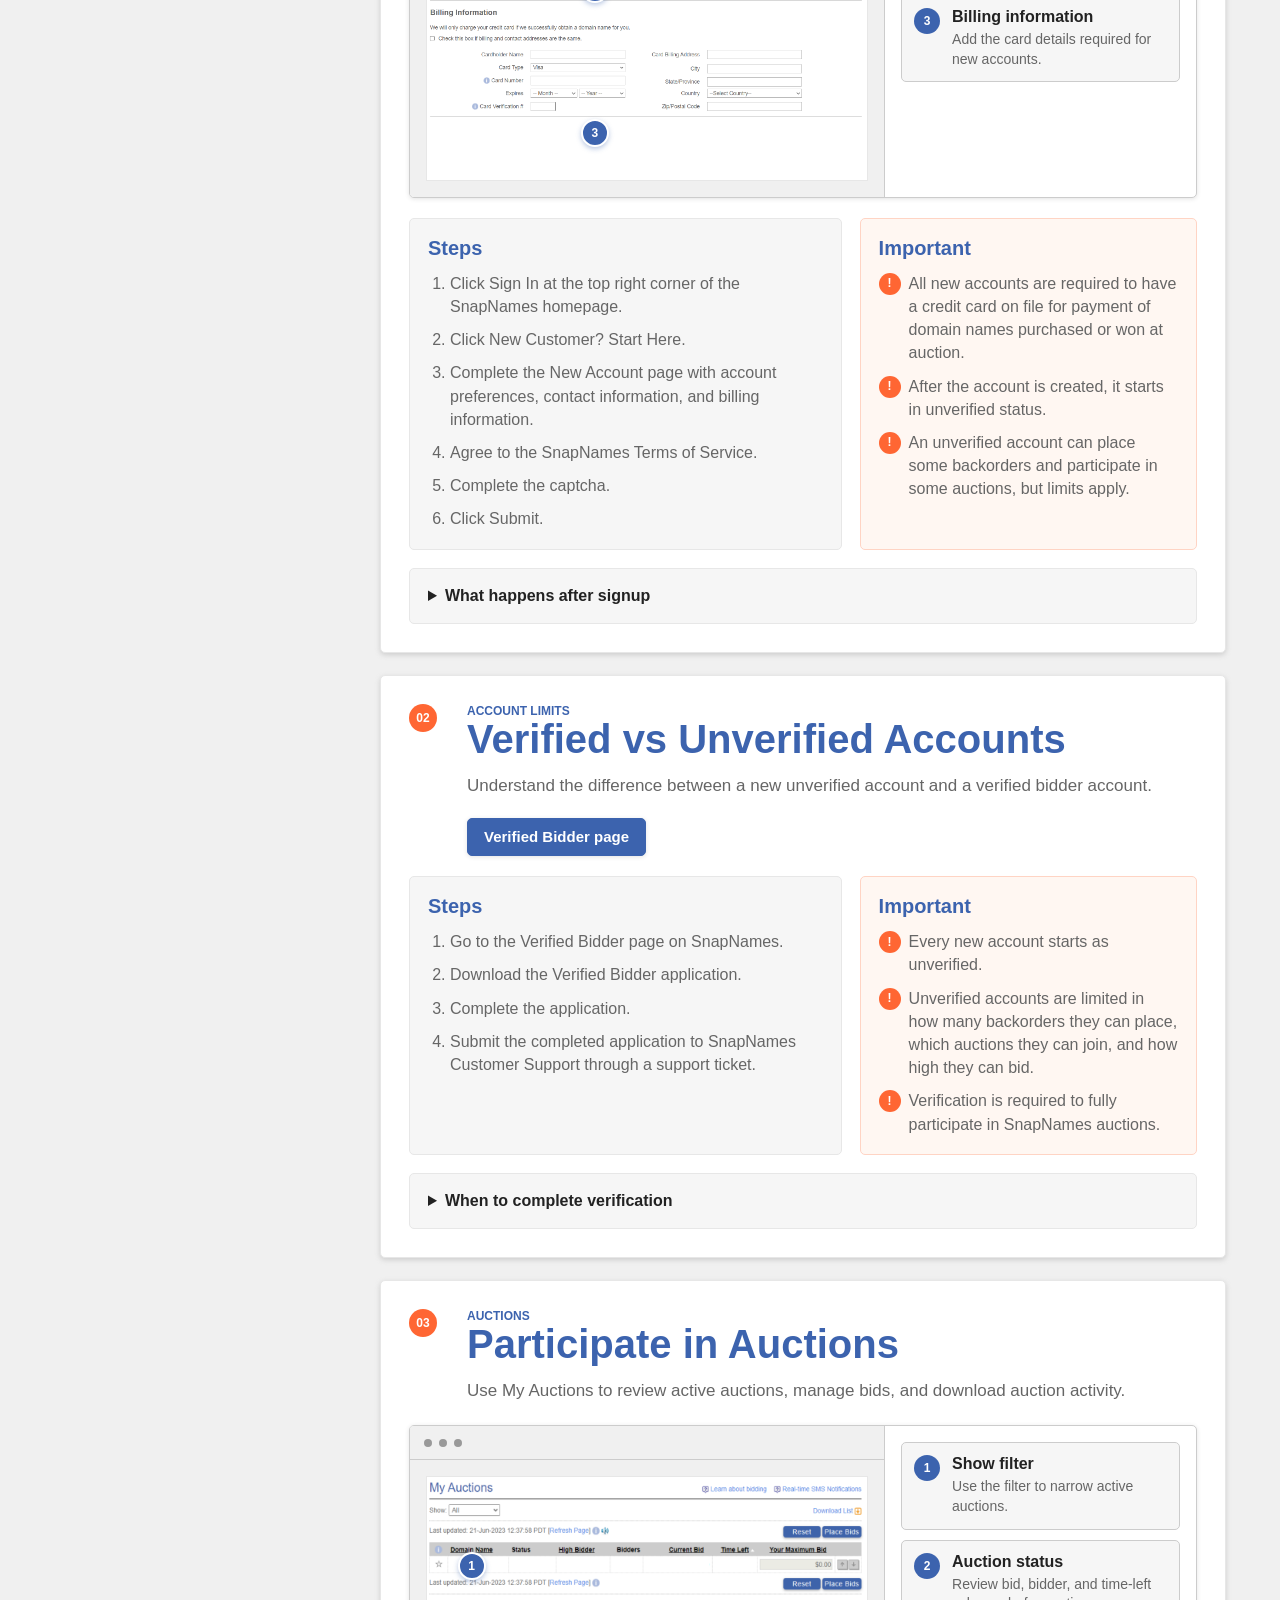
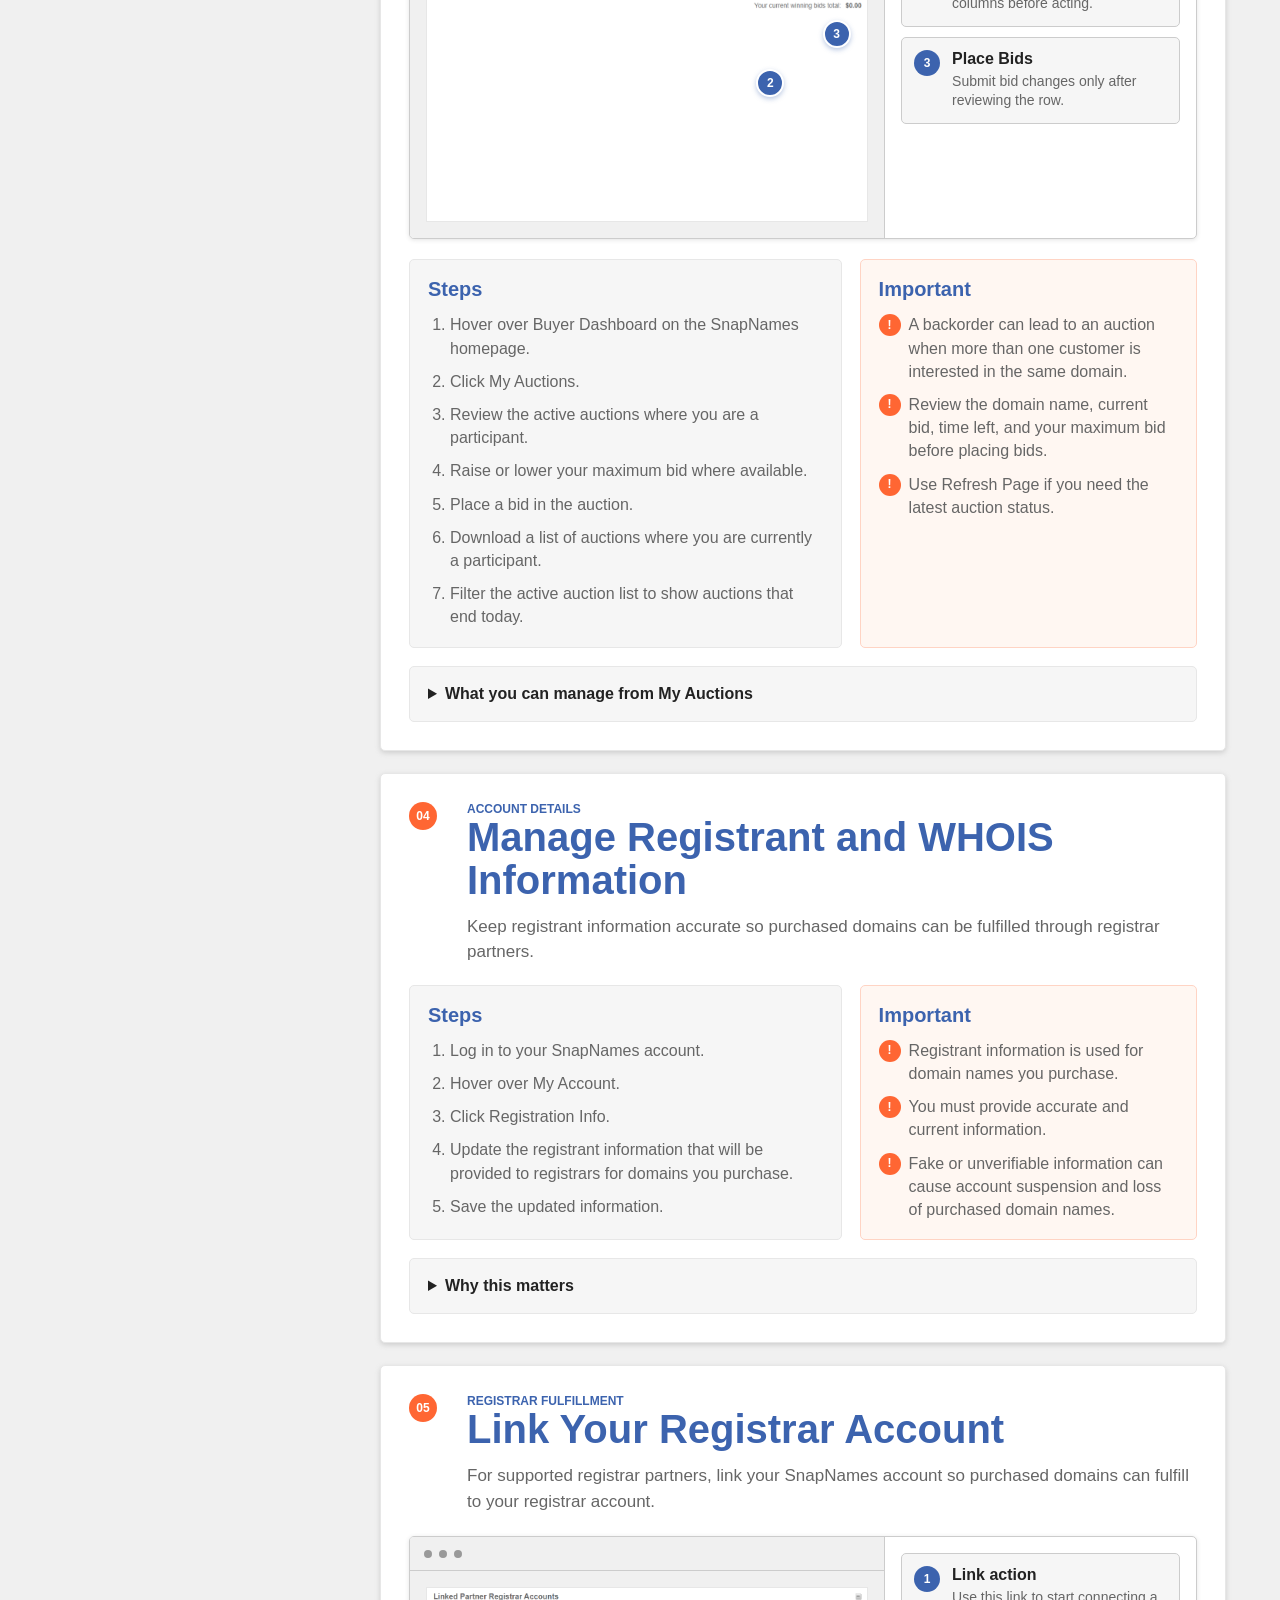
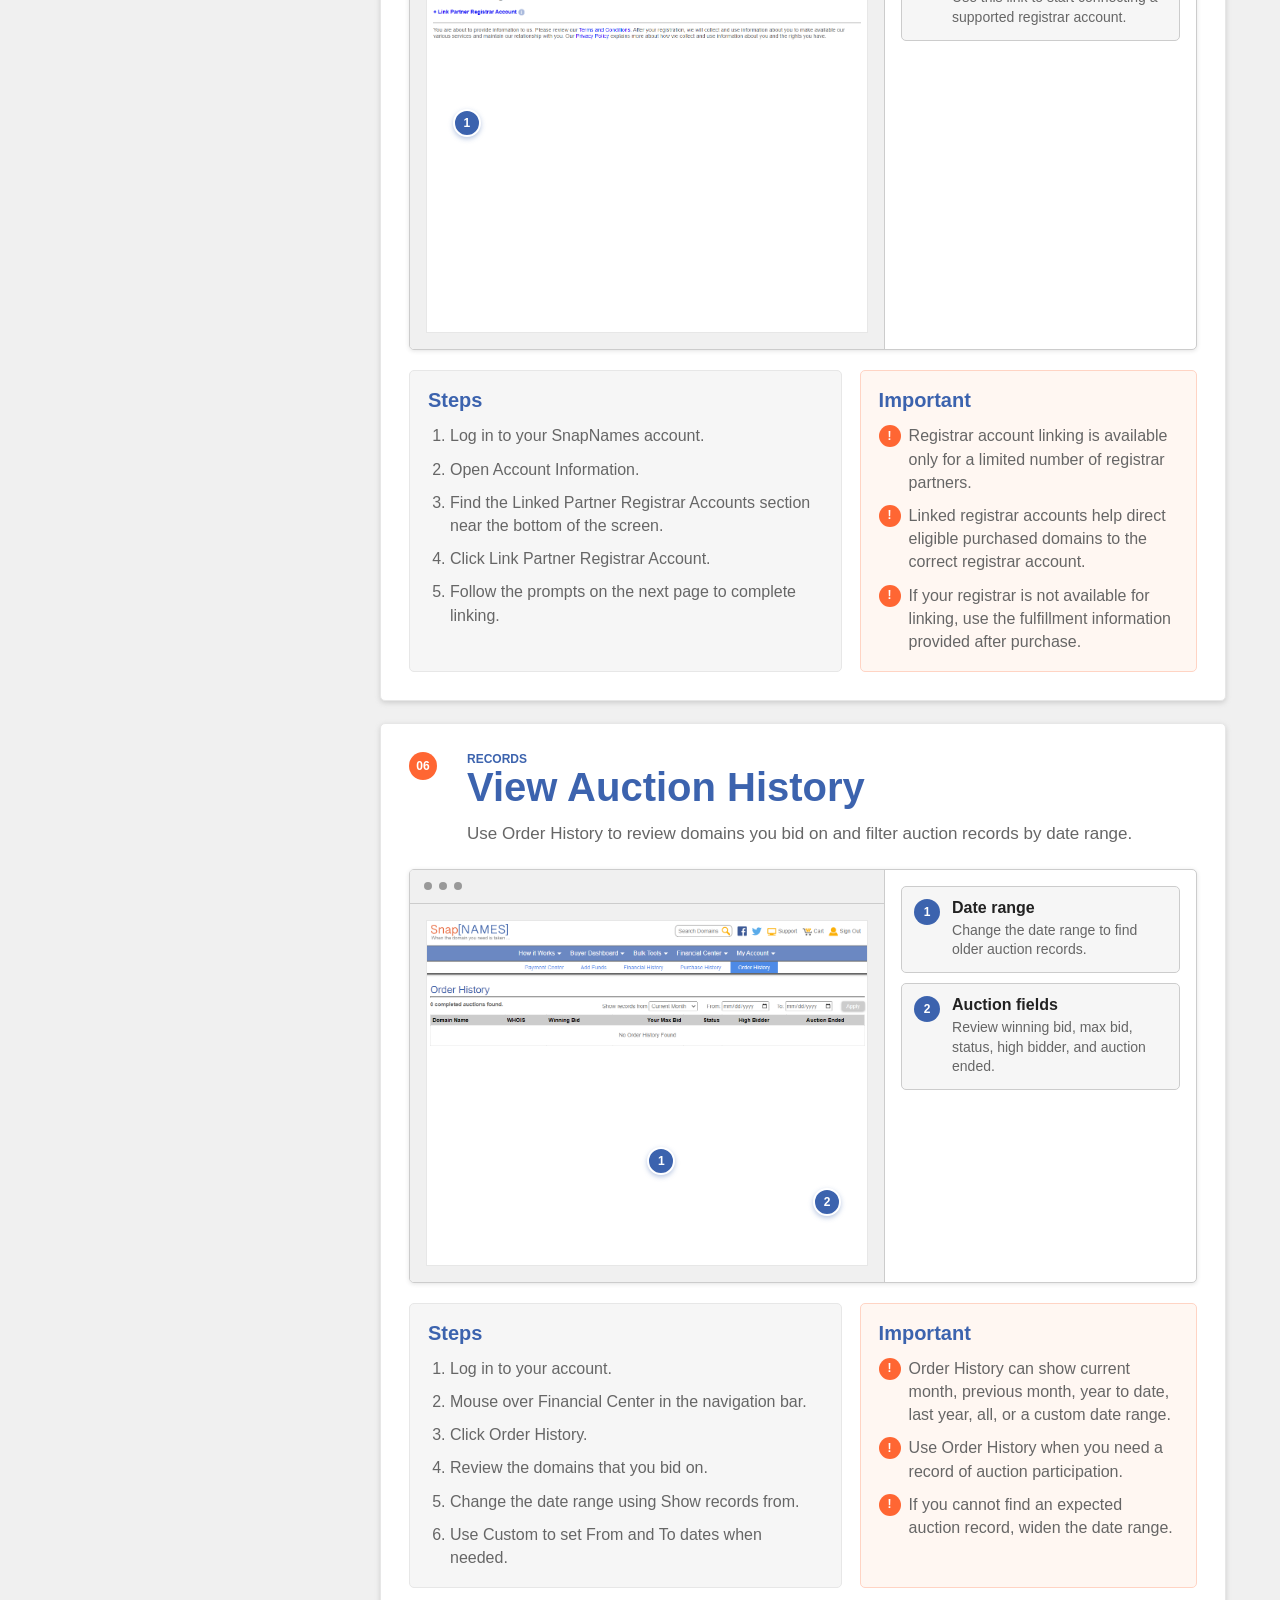
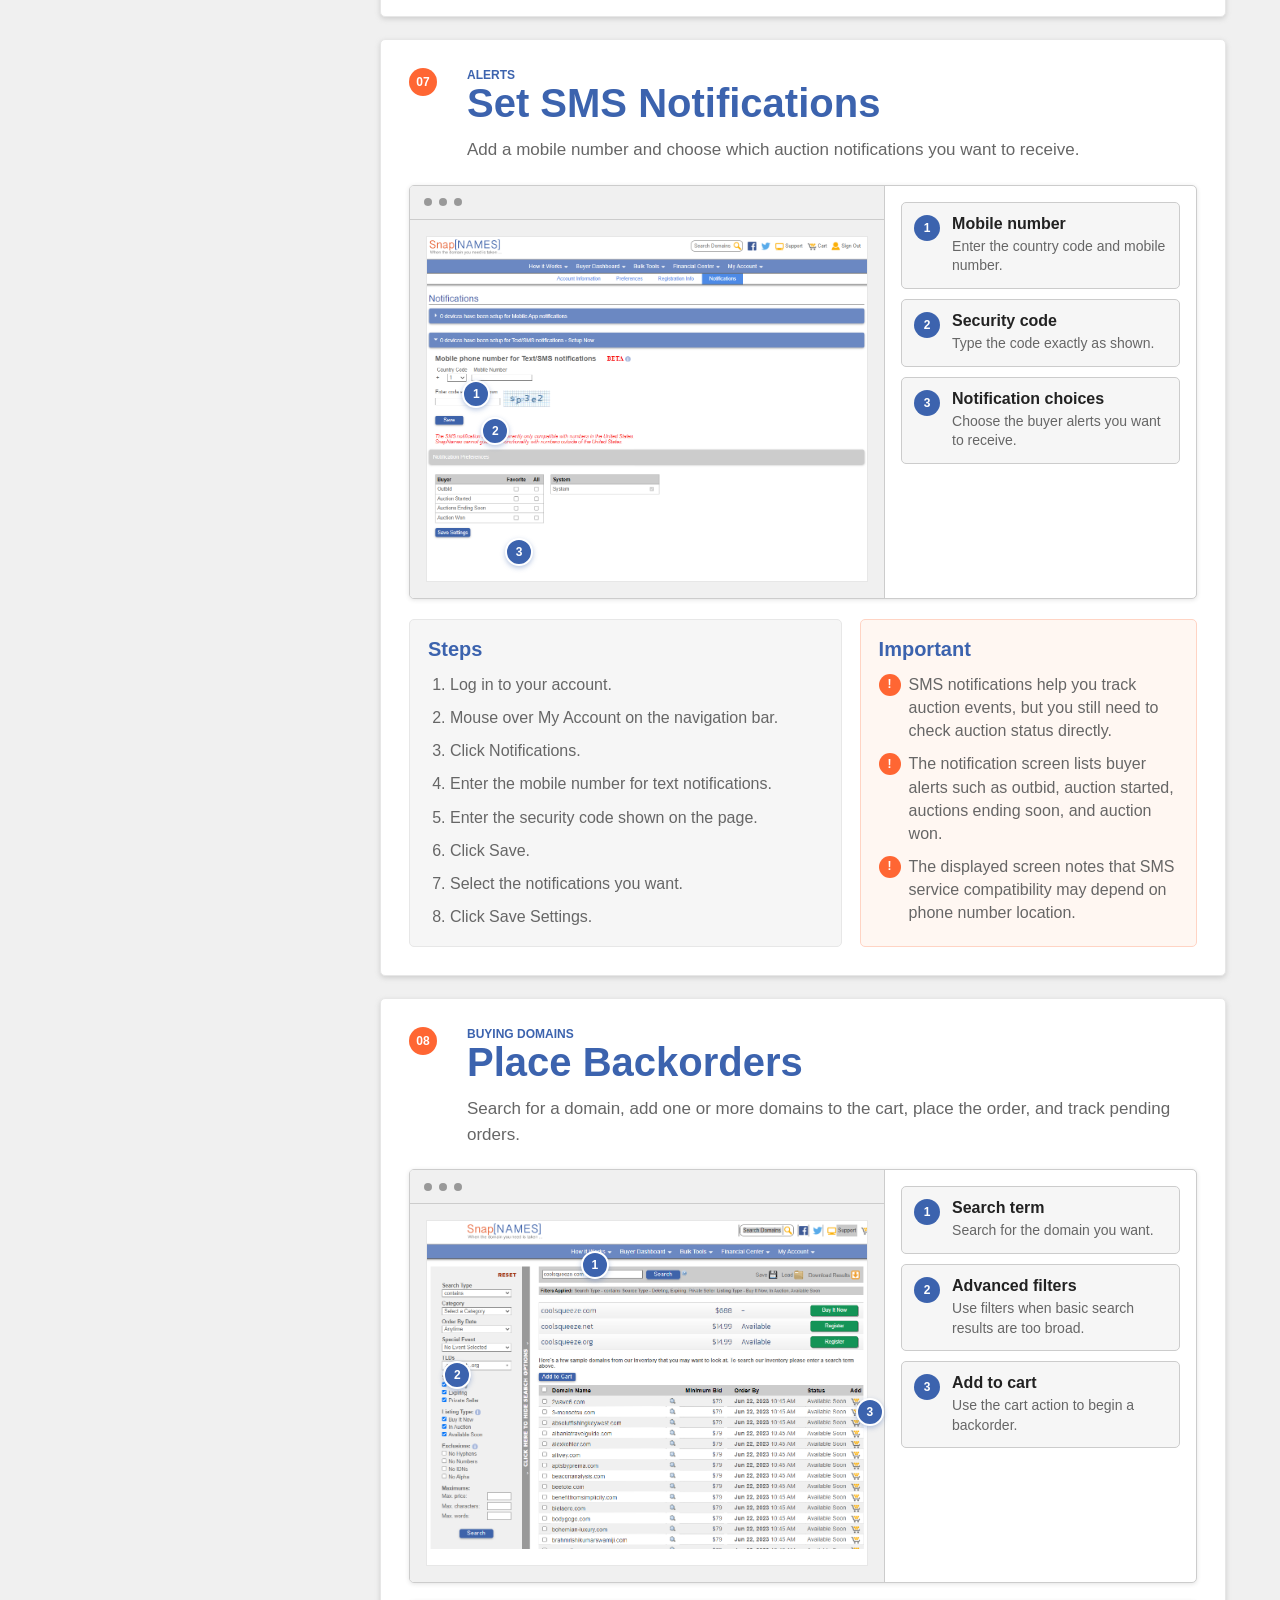
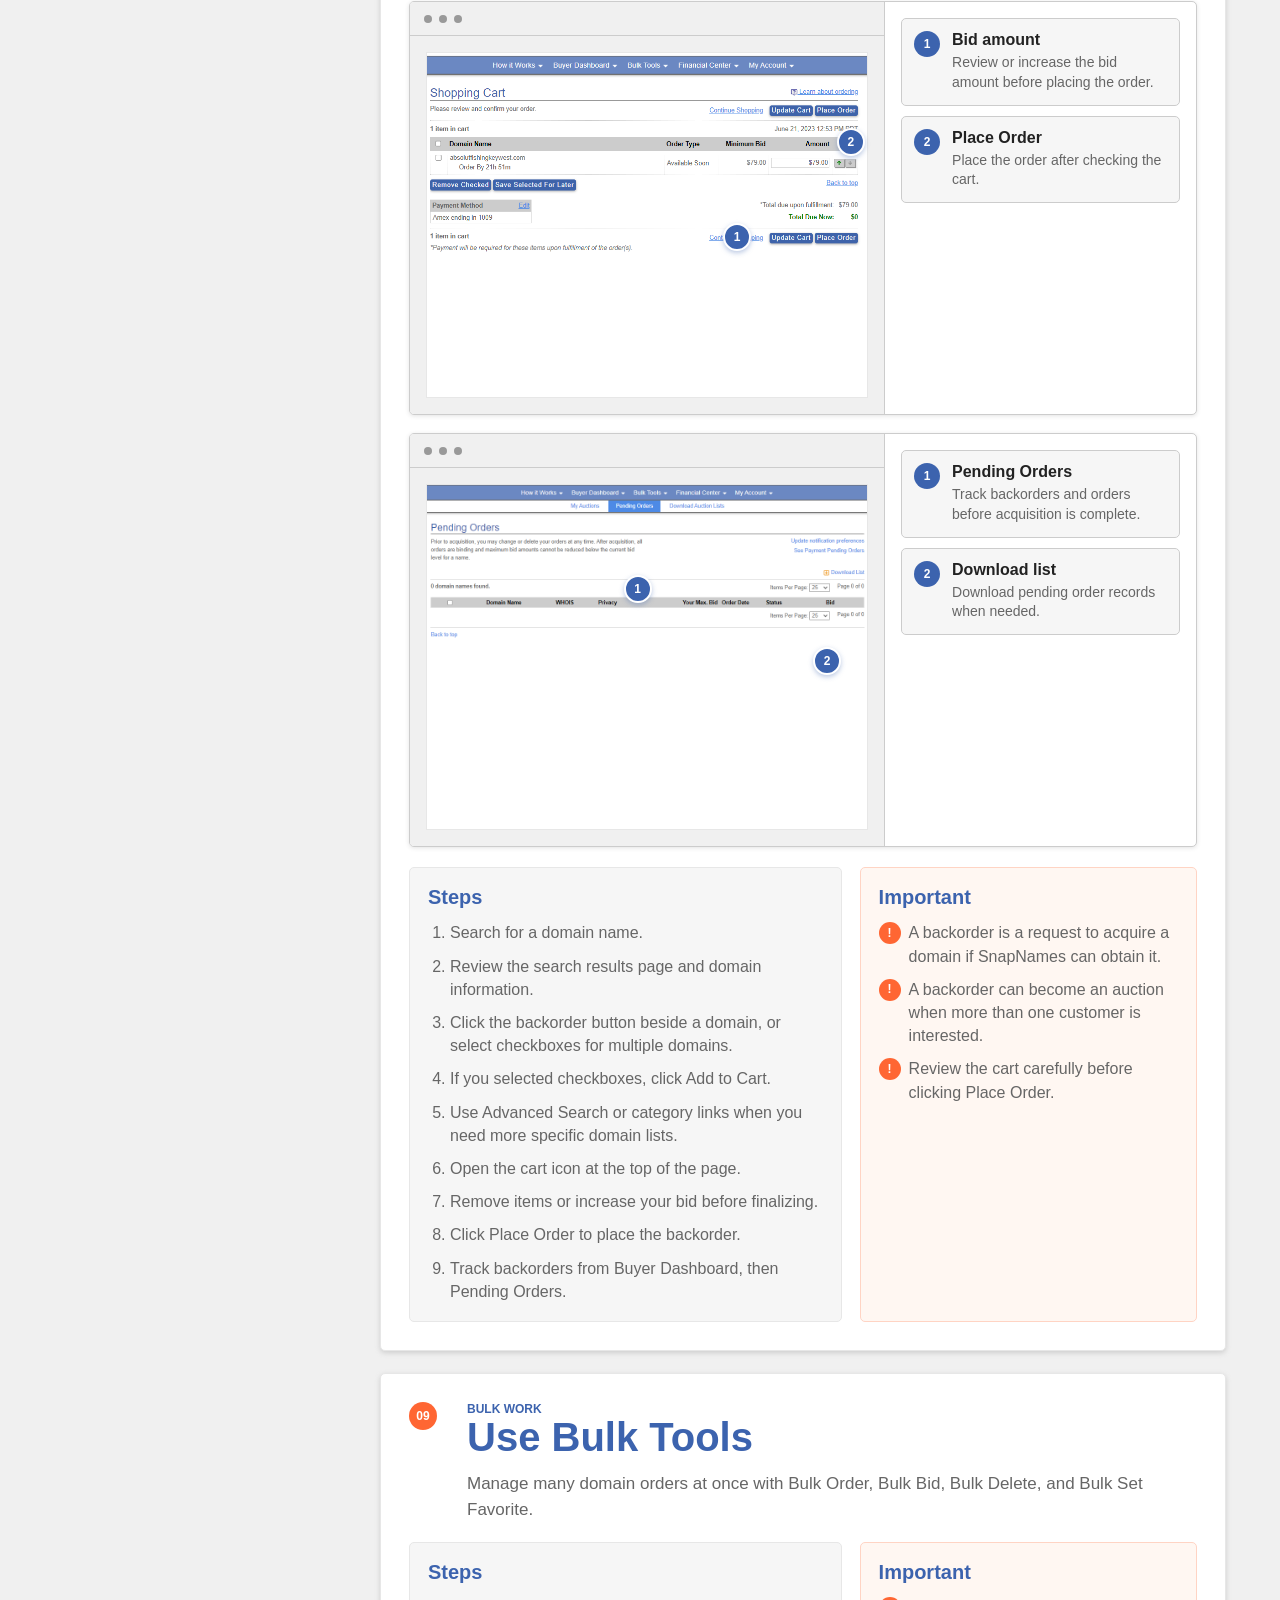
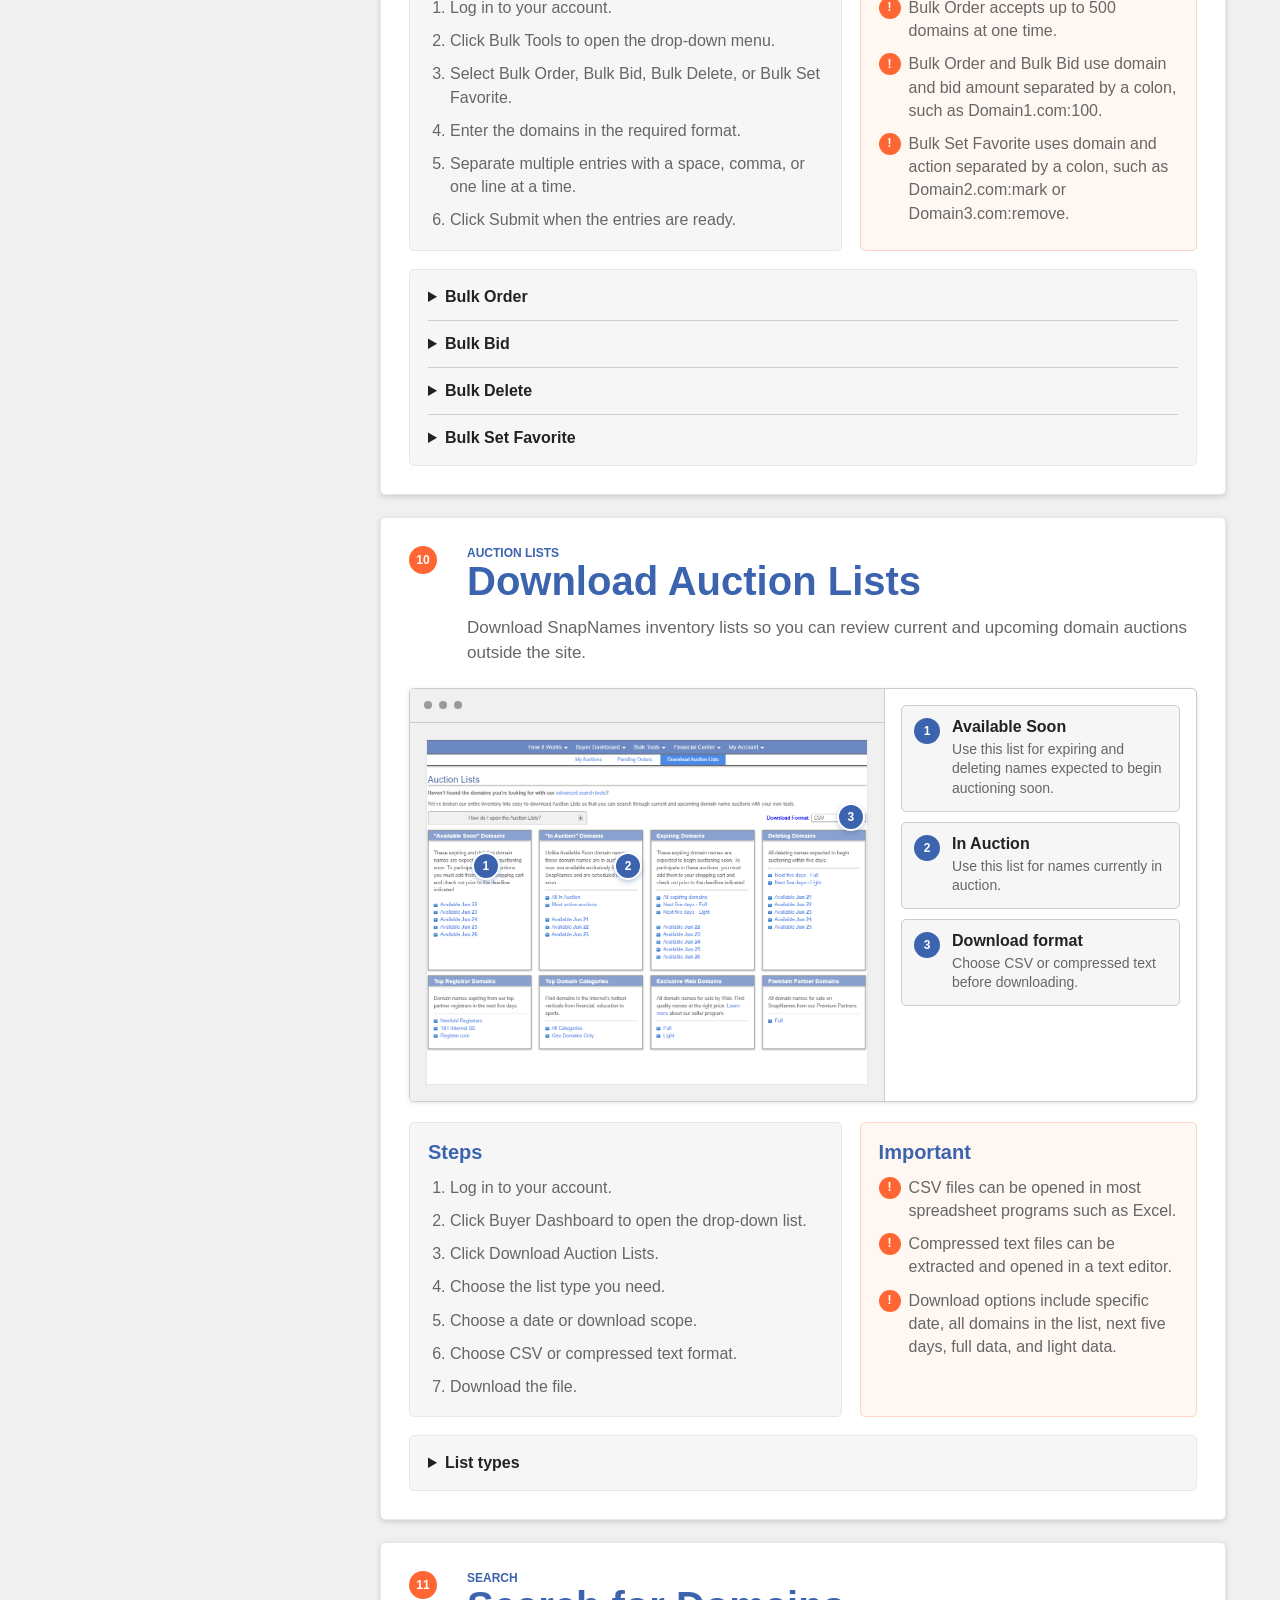
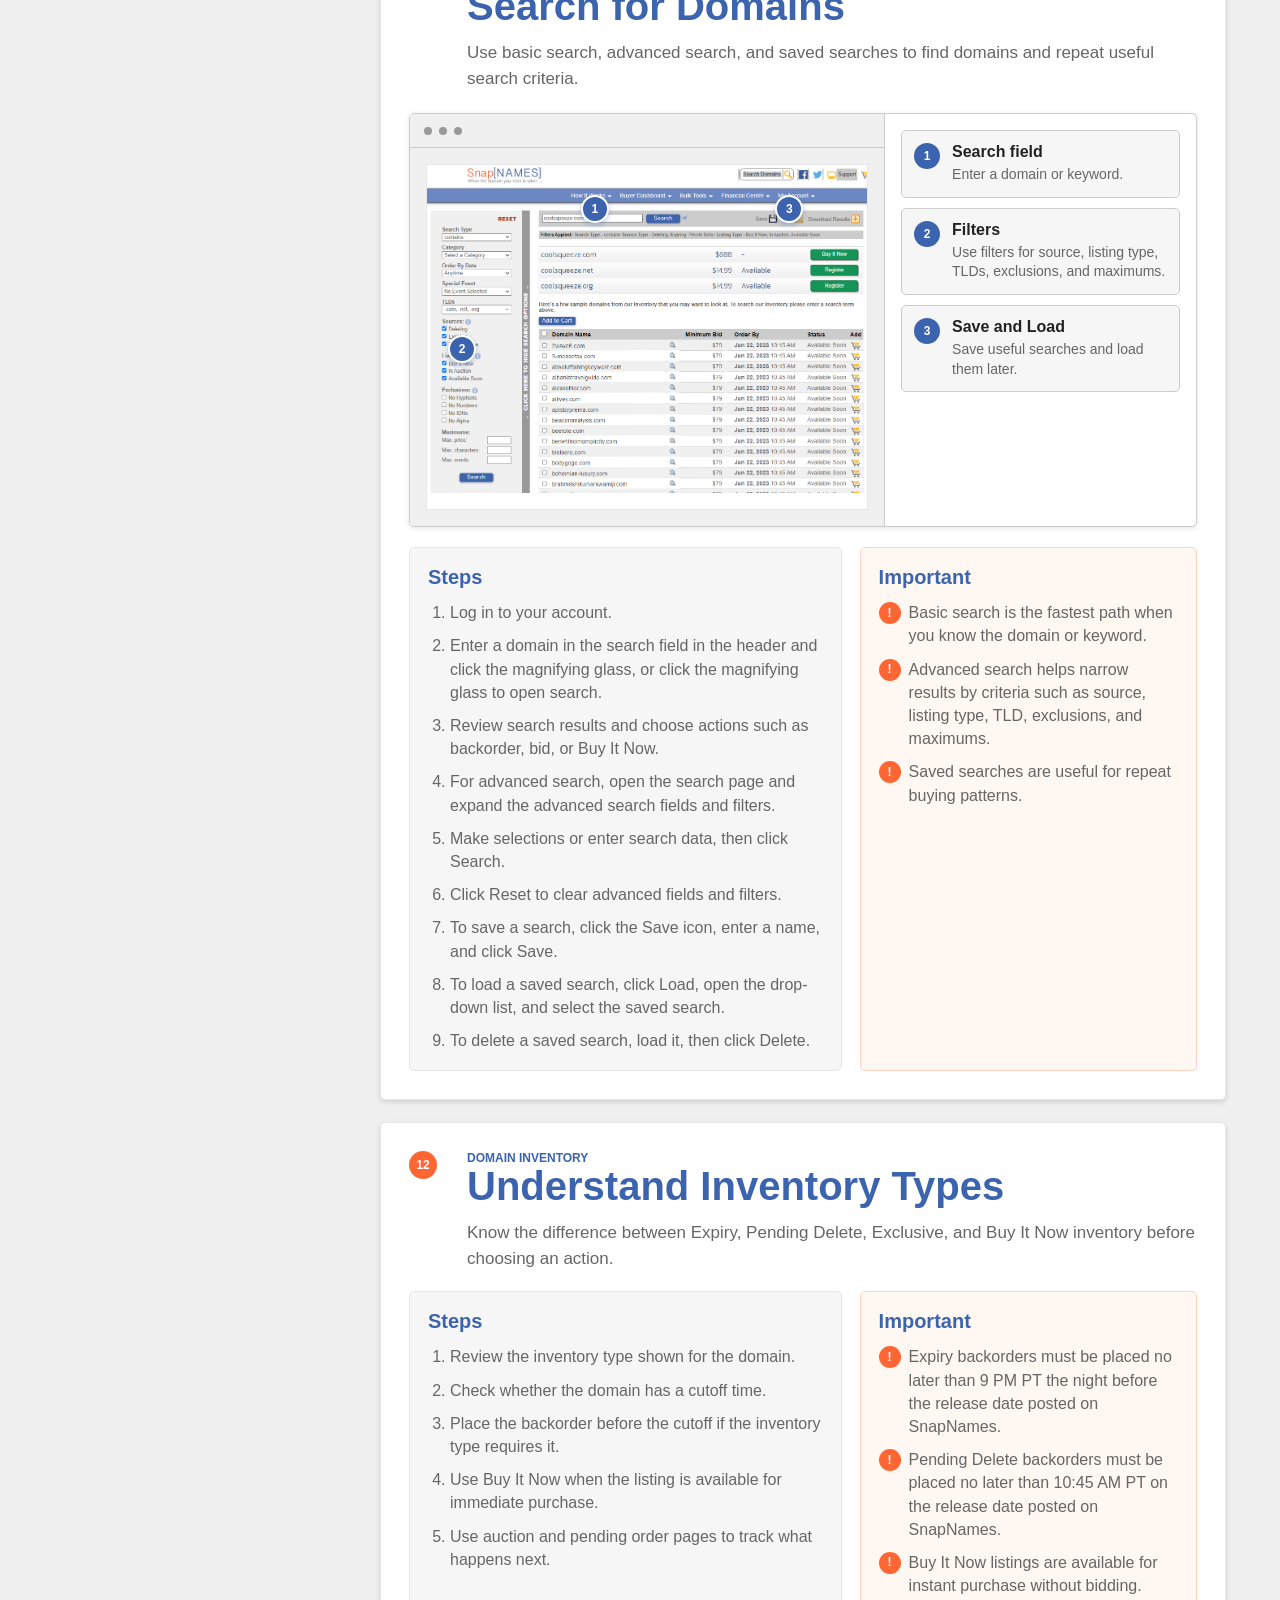
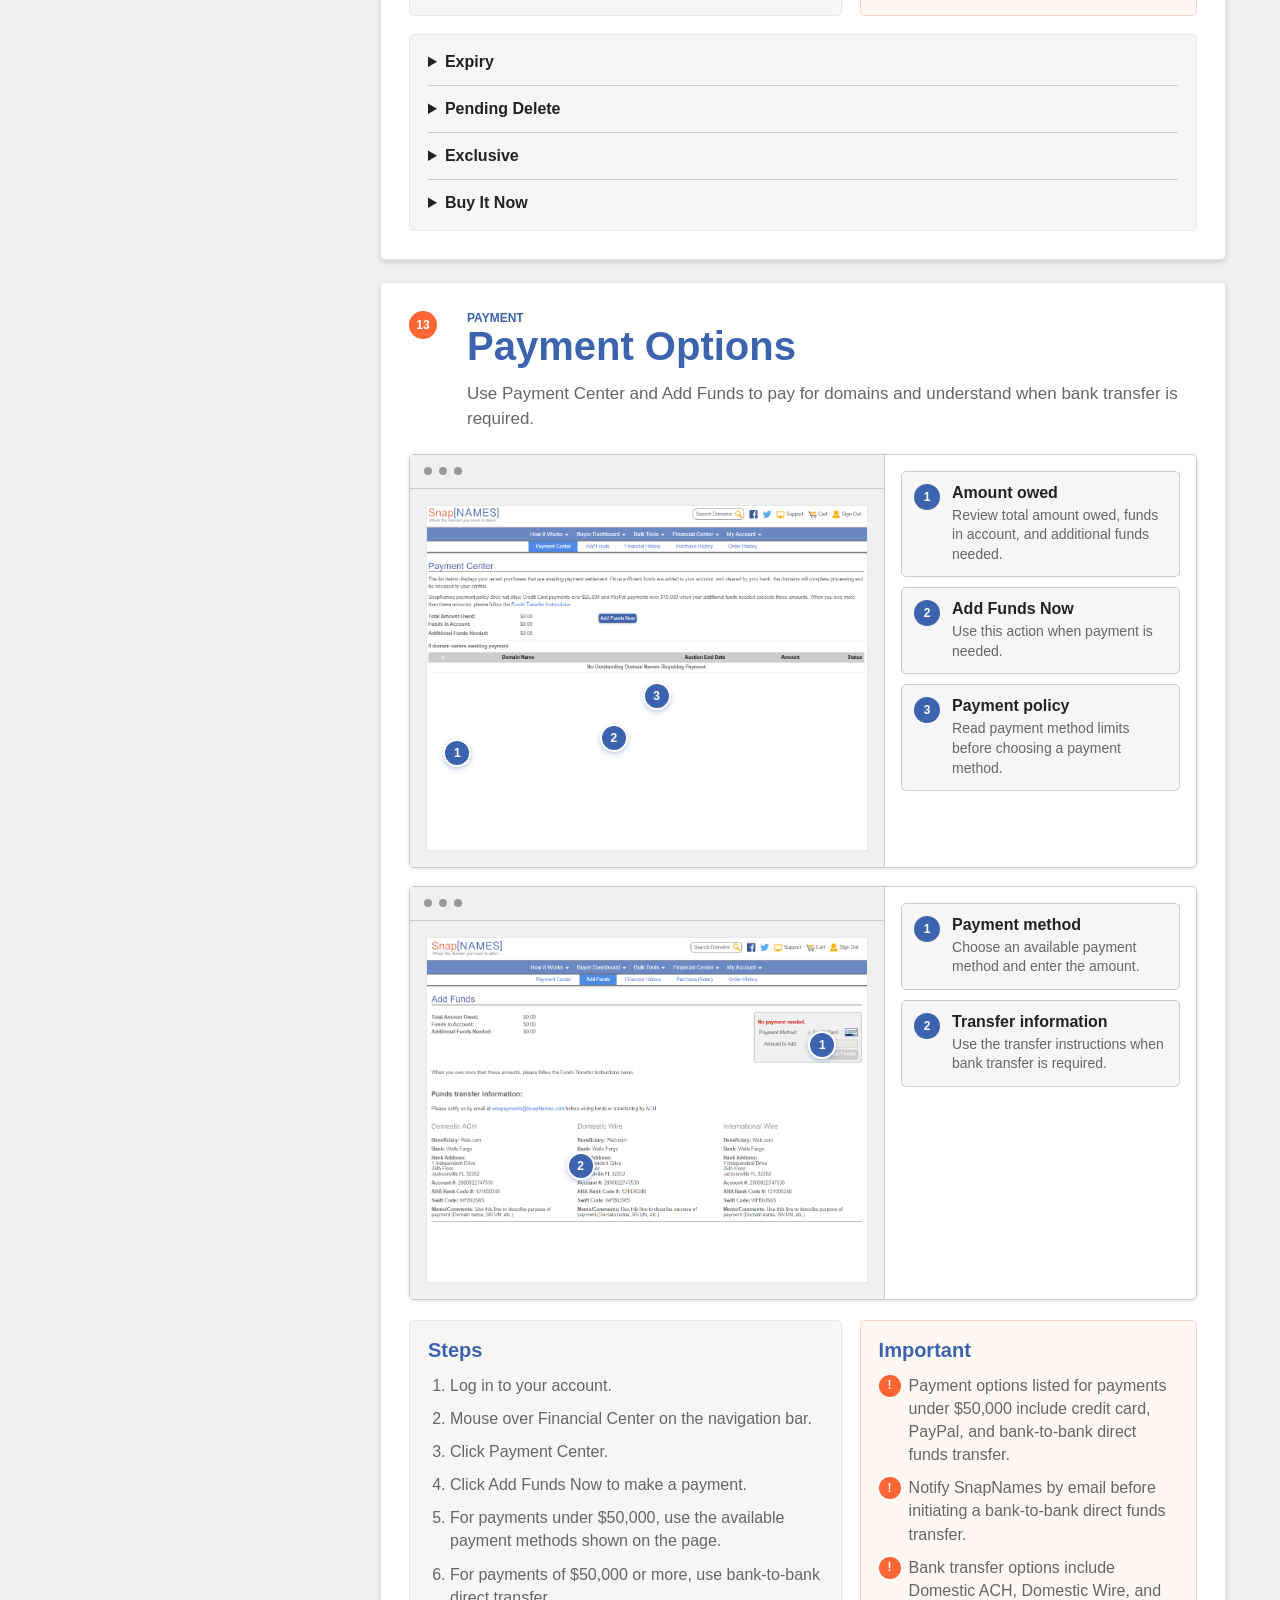
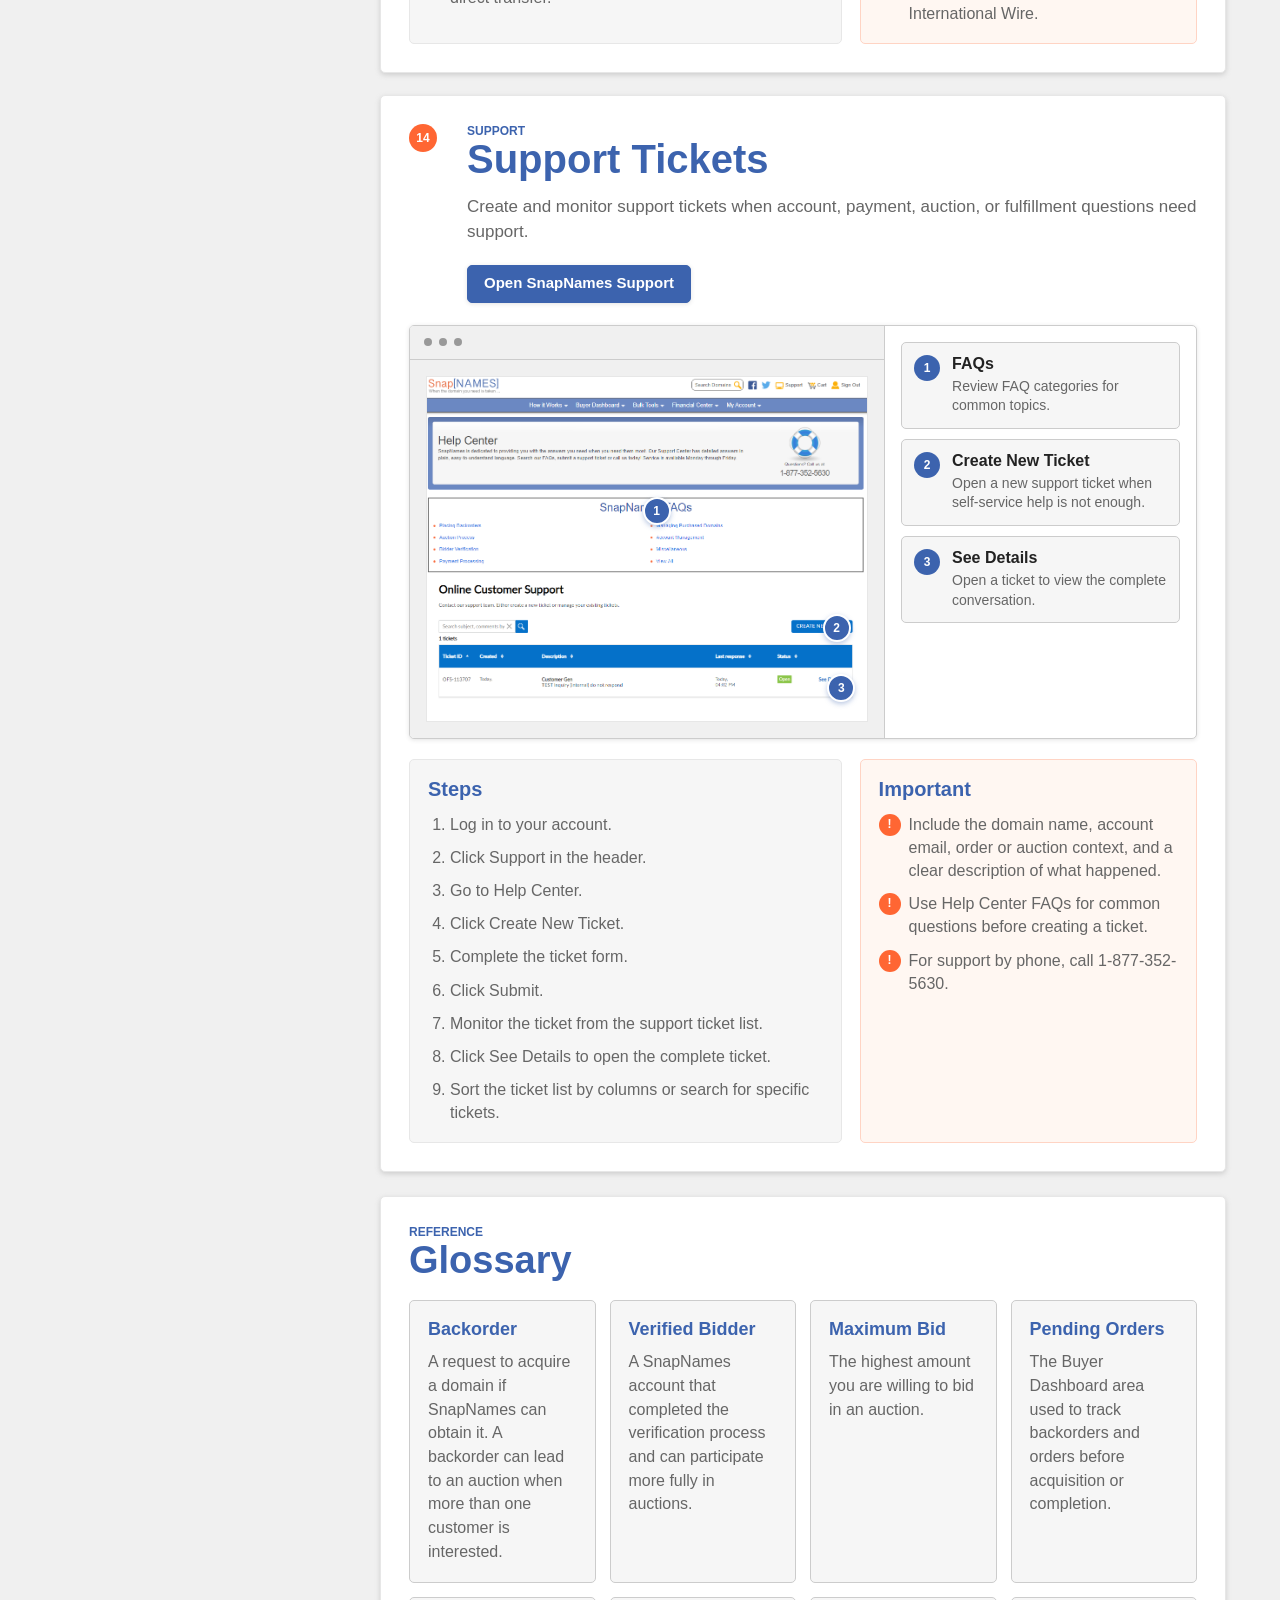
==== commit bb123318: "Remove duplicate guide quick links" ====
--- a/snapnames-guide-v2-www2-theme/index.html
+++ b/snapnames-guide-v2-www2-theme/index.html
@@ -38,14 +38,6 @@
           auctions, payments, advanced tools, and support.
         </p>
 
-        <div class="quick-links" aria-label="Common actions">
-          <a href="#create-account">Create account</a>
-          <a href="#verified-bidder">Become verified</a>
-          <a href="#backorders">Place backorders</a>
-          <a href="#participate-auctions">Manage auctions</a>
-          <a href="#payment-options">Make payments</a>
-          <a href="#support-tickets">Contact support</a>
-        </div>
       </header>
 
       <section class="reminder-panel" aria-labelledby="reminders-title">
